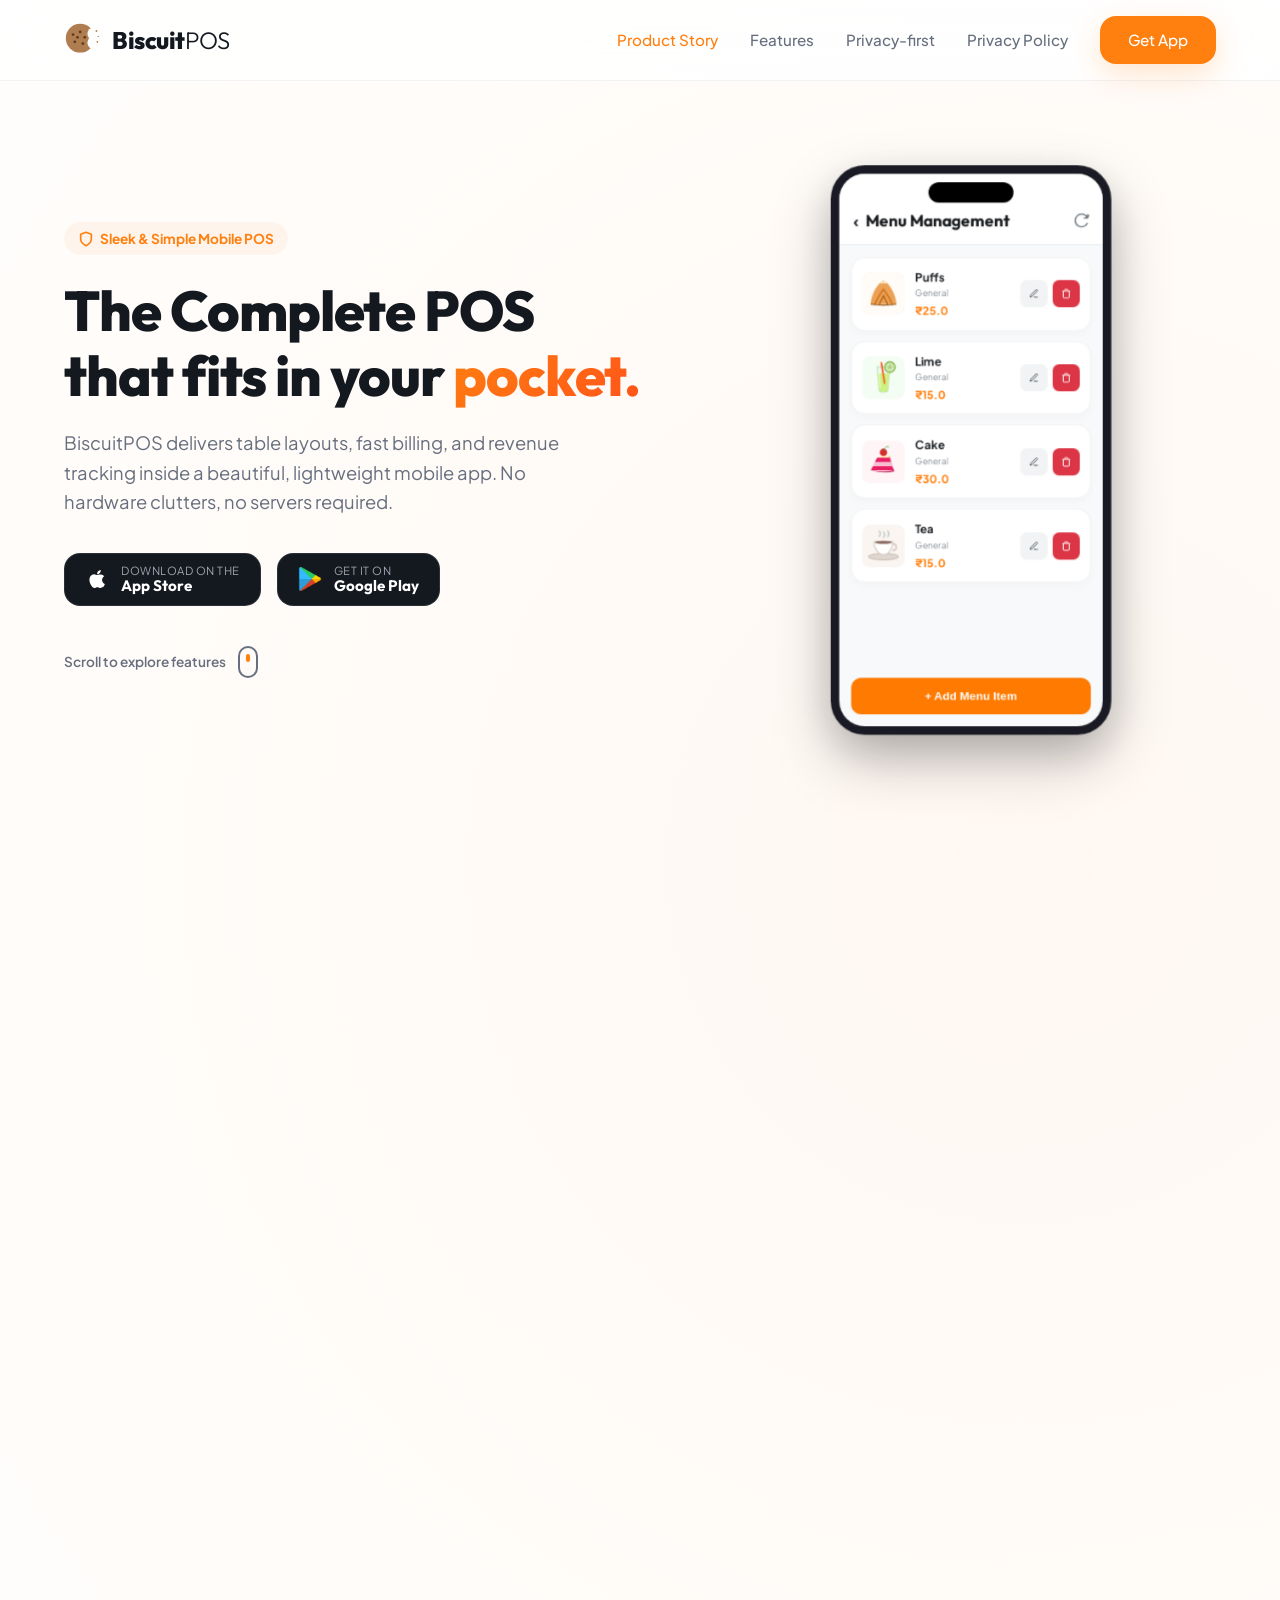
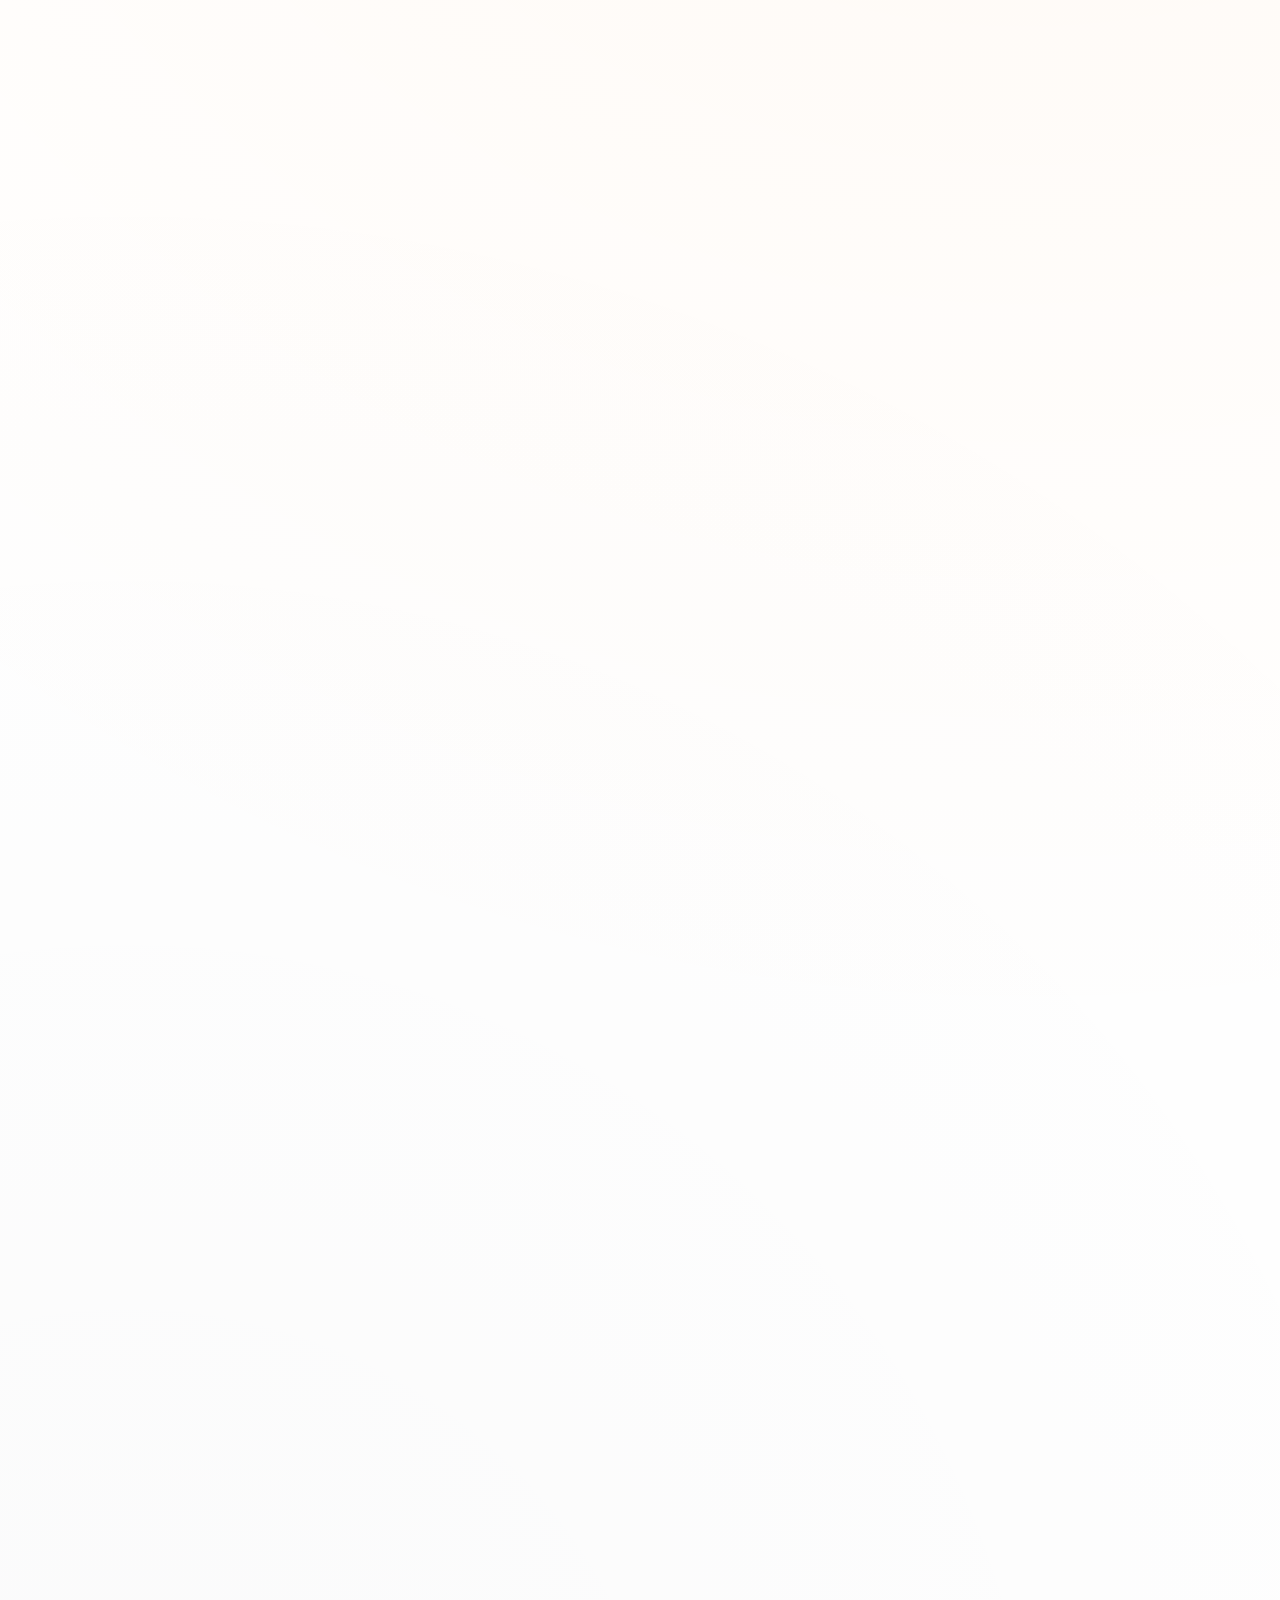
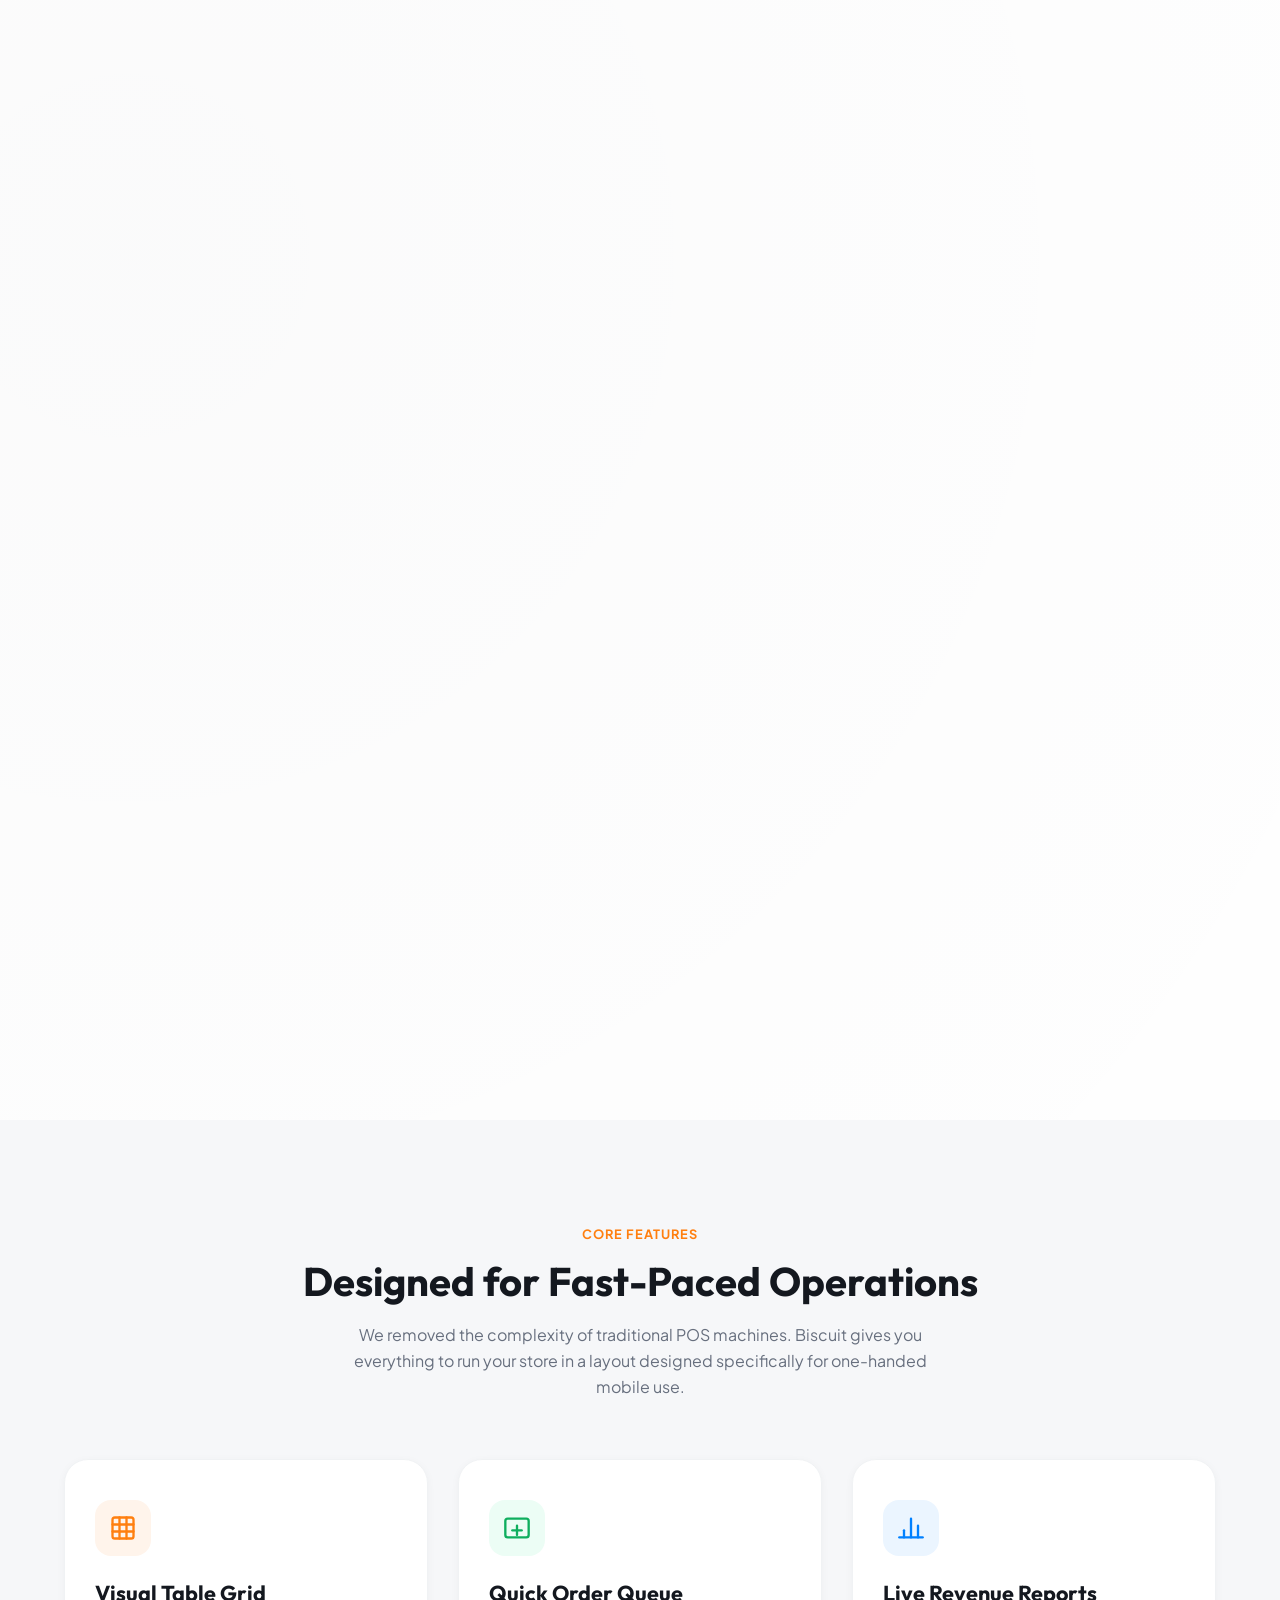
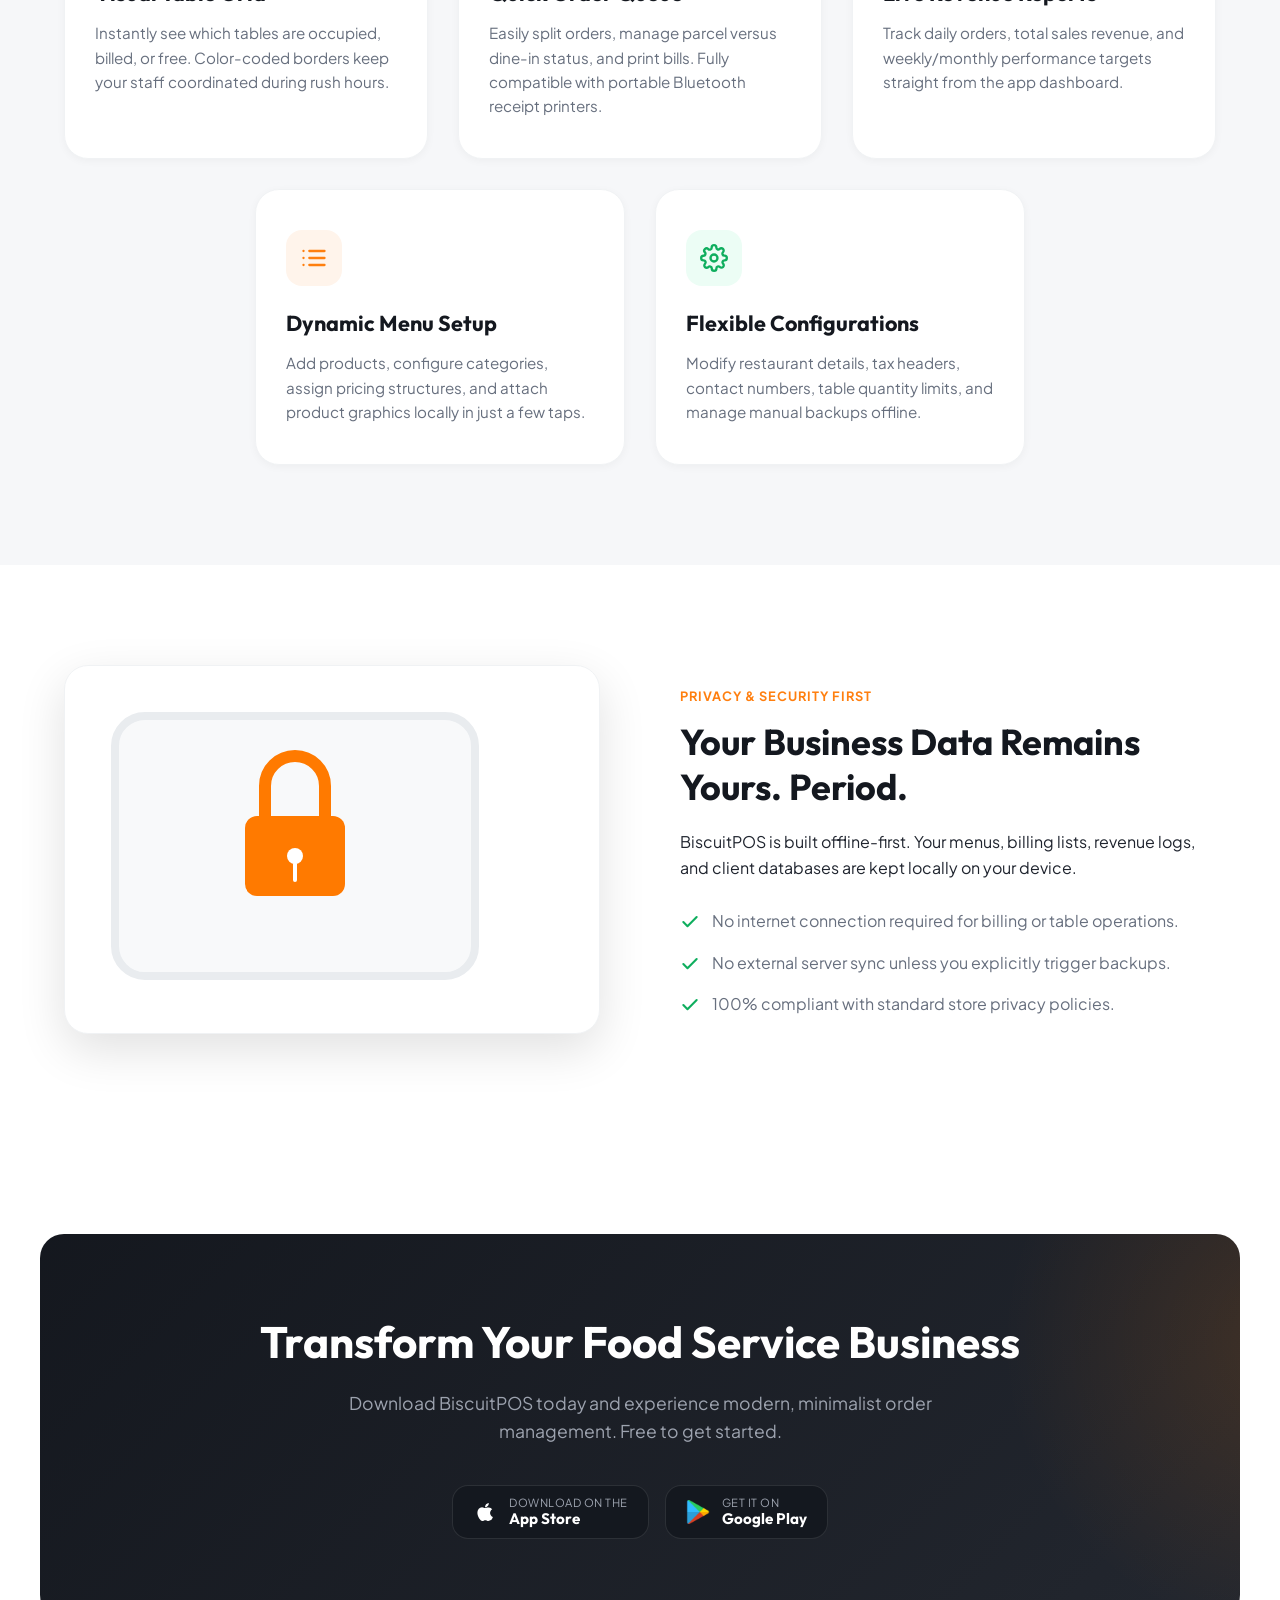
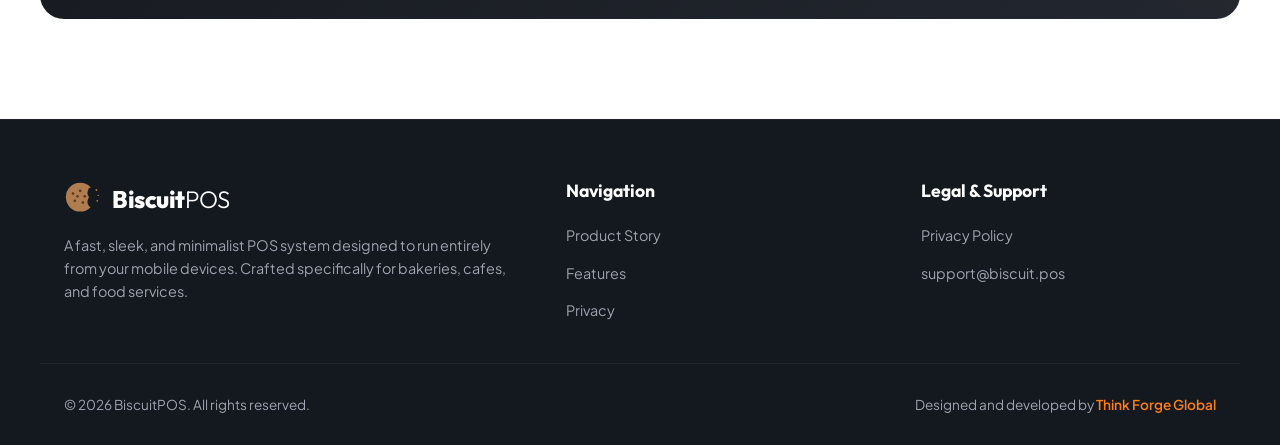
==== index.html @ 8887990f "Initial commit of BiscuitPOS marketing website and privacy policy" ====
<!DOCTYPE html>
<html lang="en">
<head>
  <meta charset="UTF-8">
  <meta name="viewport" content="width=device-width, initial-scale=1.0">
  <title>BiscuitPOS - Minimal Mobile POS for Bakeries & Restaurants</title>
  <meta name="description" content="Supercharge your bakery, cafe, or restaurant business with BiscuitPOS. Easily manage tables, generate bills, view reports, and handle operations right from your phone.">
  <link rel="icon" type="image/svg+xml" href="data:image/svg+xml,%3Csvg xmlns='http://www.w3.org/2000/svg' viewBox='0 0 40 40'%3E%3Cmask id='m'%3E%3Crect width='40' height='40' fill='white'/%3E%3Ccircle cx='33' cy='13' r='7' fill='black'/%3E%3Ccircle cx='33' cy='23' r='7' fill='black'/%3E%3Ccircle cx='35' cy='18' r='6' fill='black'/%3E%3C/mask%3E%3Ccircle cx='18' cy='18' r='16' fill='%23B07D50' mask='url(%23m)'/%3E%3Ccircle cx='10' cy='14' r='1.5' fill='%235D3A1B'/%3E%3Ccircle cx='12' cy='22' r='1.5' fill='%235D3A1B'/%3E%3Ccircle cx='18' cy='11' r='1.5' fill='%235D3A1B'/%3E%3Ccircle cx='21' cy='24' r='1.5' fill='%235D3A1B'/%3E%3Ccircle cx='23' cy='17' r='1.5' fill='%235D3A1B'/%3E%3Ccircle cx='15' cy='17' r='1.5' fill='%235D3A1B'/%3E%3Ccircle cx='36' cy='10' r='1' fill='%23B07D50'/%3E%3Ccircle cx='37' cy='22' r='1' fill='%23B07D50'/%3E%3Ccircle cx='38' cy='16' r='0.75' fill='%23B07D50'/%3E%3C/svg%3E">
  <link rel="stylesheet" href="styles.css">
</head>
<body>

  <!-- Navigation -->
  <header>
    <div class="container nav-container">
      <a href="#" class="logo">
        <svg class="logo-svg" width="36" height="36" viewBox="0 0 40 40" fill="none" xmlns="http://www.w3.org/2000/svg">
          <mask id="bite-mask-header">
            <rect width="40" height="40" fill="white"/>
            <circle cx="33" cy="13" r="7" fill="black"/>
            <circle cx="33" cy="23" r="7" fill="black"/>
            <circle cx="35" cy="18" r="6" fill="black"/>
          </mask>
          <circle cx="18" cy="18" r="16" fill="#B07D50" mask="url(#bite-mask-header)"/>
          <circle cx="10" cy="14" r="1.5" fill="#5D3A1B"/>
          <circle cx="12" cy="22" r="1.5" fill="#5D3A1B"/>
          <circle cx="18" cy="11" r="1.5" fill="#5D3A1B"/>
          <circle cx="21" cy="24" r="1.5" fill="#5D3A1B"/>
          <circle cx="23" cy="17" r="1.5" fill="#5D3A1B"/>
          <circle cx="15" cy="17" r="1.5" fill="#5D3A1B"/>
          <circle cx="36" cy="10" r="1" fill="#B07D50"/>
          <circle cx="37" cy="22" r="1" fill="#B07D50"/>
          <circle cx="38" cy="16" r="0.75" fill="#B07D50"/>
        </svg>
        <span class="logo-text">Biscuit<span class="logo-pos">POS</span></span>
      </a>
      <ul class="nav-links">
        <li><a href="#scroll-story" class="active">Product Story</a></li>
        <li><a href="#features">Features</a></li>
        <li><a href="#security">Privacy-first</a></li>
        <li><a href="privacy.html">Privacy Policy</a></li>
        <li><a href="#download" class="btn btn-primary btn-sm">Get App</a></li>
      </ul>
      <button class="mobile-menu-btn" aria-label="Toggle Menu">
        <span></span>
        <span></span>
        <span></span>
      </button>
    </div>
  </header>

  <!-- Apple-Style Sticky Scroll Story Container -->
  <section class="scroll-story-container" id="scroll-story">
    <div class="sticky-viewport">
      
      <!-- Hero Section inside Sticky -->
      <div class="hero-sticky-grid">
        <div class="hero-text-content">
          <div class="hero-badge">
            <svg width="16" height="16" viewBox="0 0 24 24" fill="none" stroke="currentColor" stroke-width="2.5" stroke-linecap="round" stroke-linejoin="round"><path d="M12 22s8-4 8-10V5l-8-3-8 3v7c0 6 8 10 8 10z"/></svg>
            Sleek & Simple Mobile POS
          </div>
          <h1 class="hero-title">The Complete POS<br>that fits in your <span>pocket.</span></h1>
          <p class="hero-desc">BiscuitPOS delivers table layouts, fast billing, and revenue tracking inside a beautiful, lightweight mobile app. No hardware clutters, no servers required.</p>
          
          <div class="badge-row">
            <a href="#" class="download-badge">
              <svg viewBox="0 0 24 24">
                <path d="M17.05 20.28c-.98.95-2.05.88-3.08.4-1.09-.5-2.08-.48-3.24 0-1.44.62-2.2.44-3.06-.4C2.79 15.25 3.51 7.59 9.05 7.31c1.35.07 2.29.74 3.08.75.8.01 1.98-.77 3.56-.63 1.6.14 2.81.79 3.53 1.89-3.28 2-2.5 6.47.67 7.79-.67 1.7-1.46 3.4-2.84 3.17zM12.03 7.25c-.15-2.23 1.66-4.07 3.74-4.25.22 2.5-2.11 4.42-3.74 4.25z"/>
              </svg>
              <div class="badge-text">
                <span>Download on the</span>
                <span>App Store</span>
              </div>
            </a>
            <a href="#" class="download-badge">
              <img src="google-play-icon.png" alt="Google Play">
              <div class="badge-text">
                <span>Get it on</span>
                <span>Google Play</span>
              </div>
            </a>
          </div>

          <div class="scroll-indicator-hint">
            <span>Scroll to explore features</span>
            <div class="mouse-icon"><div class="wheel"></div></div>
          </div>
        </div>

        <!-- Centering/Animating Simulator Wrapper -->
        <div class="simulator-wrapper">
          <div class="device-frame">
            <div class="device-notch"></div>
            
            <!-- Screen 1: Home -->
            <div class="app-screen" id="screen-home">
              <div class="app-header">
                <div class="app-title-row">
                  <h3>Restaurant POS</h3>
                  <div class="privacy-toggle">
                    <span>Privacy ON</span>
                    <div class="app-switch active"></div>
                  </div>
                </div>
                <p>Manage your restaurant operations</p>
              </div>
              
              <div class="app-content">
                <div class="app-banner" id="banner-new-bill">
                  <svg viewBox="0 0 24 24" stroke-width="2" stroke-linecap="round" stroke-linejoin="round"><path d="M14 2H6a2 2 0 0 0-2 2v16a2 2 0 0 0 2 2h12a2 2 0 0 0 2-2V8z"></path><polyline points="14 2 14 8 20 8"></polyline><line x1="16" y1="13" x2="8" y2="13"></line><line x1="16" y1="17" x2="8" y2="17"></line><polyline points="10 9 9 9 8 9"></polyline></svg>
                  <span>New Bill</span>
                </div>
                
                <div class="app-banner green" id="banner-menu-management">
                  <svg viewBox="0 0 24 24" stroke-width="2" stroke-linecap="round" stroke-linejoin="round"><line x1="3" y1="12" x2="21" y2="12"></line><line x1="3" y1="6" x2="21" y2="6"></line><line x1="3" y1="18" x2="21" y2="18"></line></svg>
                  <span>Menu Management</span>
                </div>
                
                <div class="app-stats-grid">
                  <div class="app-stat-card">
                    <div class="app-stat-label">Today's Orders</div>
                    <div class="app-stat-value">12</div>
                  </div>
                  <div class="app-stat-card">
                    <div class="app-stat-label">Total Revenue</div>
                    <div class="app-stat-value">₹4,190.00</div>
                  </div>
                  <div class="app-stat-card">
                    <div class="app-stat-label">Weekly Sales</div>
                    <div class="app-stat-value">₹24,500.00</div>
                  </div>
                  <div class="app-stat-card">
                    <div class="app-stat-label">Monthly Sales</div>
                    <div class="app-stat-value">₹98,400.00</div>
                  </div>
                </div>
              </div>
              
              <div class="app-nav">
                <div class="app-nav-item active" data-screen="home">
                  <svg viewBox="0 0 24 24" stroke-width="2" stroke-linecap="round" stroke-linejoin="round"><path d="M3 9l9-7 9 7v11a2 2 0 0 1-2 2H5a2 2 0 0 1-2-2z"></path><polyline points="9 22 9 12 15 12 15 22"></polyline></svg>
                  <span>Home</span>
                </div>
                <div class="app-nav-item" data-screen="bills">
                  <svg viewBox="0 0 24 24" stroke-width="2" stroke-linecap="round" stroke-linejoin="round"><rect x="4" y="2" width="16" height="20" rx="2" ry="2"></rect><line x1="9" y1="22" x2="9" y2="16"></line><line x1="15" y1="22" x2="15" y2="16"></line><line x1="9" y1="16" x2="15" y2="16"></line></svg>
                  <span>Bills</span>
                </div>
                <div class="app-nav-item" data-screen="orders">
                  <div class="badge">1</div>
                  <svg viewBox="0 0 24 24" stroke-width="2" stroke-linecap="round" stroke-linejoin="round"><path d="M14 2H6a2 2 0 0 0-2 2v16a2 2 0 0 0 2 2h12a2 2 0 0 0 2-2V8z"></path><polyline points="14 2 14 8 20 8"></polyline><line x1="16" y1="13" x2="8" y2="13"></line><line x1="16" y1="17" x2="8" y2="17"></line><polyline points="10 9 9 9 8 9"></polyline></svg>
                  <span>Orders</span>
                </div>
                <div class="app-nav-item">
                  <svg viewBox="0 0 24 24" stroke-width="2" stroke-linecap="round" stroke-linejoin="round"><line x1="18" y1="20" x2="18" y2="10"></line><line x1="12" y1="20" x2="12" y2="4"></line><line x1="6" y1="20" x2="6" y2="14"></line></svg>
                  <span>Reports</span>
                </div>
                <div class="app-nav-item" data-screen="settings">
                  <svg viewBox="0 0 24 24" fill="none" stroke="currentColor" stroke-width="2" stroke-linecap="round" stroke-linejoin="round"><circle cx="12" cy="12" r="3"></circle><path d="M19.4 15a1.65 1.65 0 0 0 .33 1.82l.06.06a2 2 0 1 1-2.83 2.83l-.06-.06a1.65 1.65 0 0 0-1.82-.33 1.65 1.65 0 0 0-1 1.51V21a2 2 0 0 1-4 0v-.09A1.65 1.65 0 0 0 9 19.4a1.65 1.65 0 0 0-1.82.33l-.06.06a2 2 0 1 1-2.83-2.83l.06-.06a1.65 1.65 0 0 0 .33-1.82 1.65 1.65 0 0 0-1.51-1H3a2 2 0 0 1 0-4h.09A1.65 1.65 0 0 0 4.6 9a1.65 1.65 0 0 0-.33-1.82l-.06-.06a2 2 0 1 1 2.83-2.83l.06.06a1.65 1.65 0 0 0 1.82.33H9a1.65 1.65 0 0 0 1-1.51V3a2 2 0 0 1 4 0v.09a1.65 1.65 0 0 0 1 1.51 1.65 1.65 0 0 0 1.82-.33l.06-.06a2 2 0 1 1 2.83 2.83l-.06.06a1.65 1.65 0 0 0-.33 1.82V9a1.65 1.65 0 0 0 1.51 1H21a2 2 0 0 1 0 4h-.09a1.65 1.65 0 0 0-1.51 1z"></path></svg>
                  <span>More</span>
                </div>
              </div>
            </div>

            <!-- Screen 2: Bills -->
            <div class="app-screen" id="screen-bills" style="display: none;">
              <div class="app-header">
                <div class="app-title-row">
                  <h3>Bill & Tables</h3>
                  <svg width="18" height="18" viewBox="0 0 24 24" fill="none" stroke="#6c757d" stroke-width="2"><path d="M21.5 2v6h-6M21.34 15.57a10 10 0 1 1-.57-8.38l5.67-5.67"/></svg>
                </div>
              </div>
              
              <div class="app-content">
                <div class="app-tab-bar">
                  <div class="app-tab active">Dine-in</div>
                  <div class="app-tab">Parcel</div>
                </div>
                
                <p style="font-size: 0.8rem; font-weight: 700; color: #495057; margin-bottom: 4px;">Select a table</p>
                
                <div class="table-grid">
                  <div class="table-card">
                    <div class="table-name">Table 1</div>
                    <span class="table-status" style="color: #34a853;">Free</span>
                    <div class="table-action">Tap to start order</div>
                  </div>
                  <div class="table-card billed">
                    <div class="table-name">Table 2</div>
                    <span class="table-status" style="color: #007bff;">Billed</span>
                    <div class="table-bill-info">
                      <span class="table-amount">₹15.00</span>
                      <span class="table-items">1 items</span>
                    </div>
                    <button class="table-pay-btn">Pay Now</button>
                  </div>
                  <div class="table-card">
                    <div class="table-name">Table 3</div>
                    <span class="table-status" style="color: #34a853;">Free</span>
                    <div class="table-action">Tap to start order</div>
                  </div>
                  <div class="table-card">
                    <div class="table-name">Table 4</div>
                    <span class="table-status" style="color: #34a853;">Free</span>
                    <div class="table-action">Tap to start order</div>
                  </div>
                  <div class="table-card">
                    <div class="table-name">Table 5</div>
                    <span class="table-status" style="color: #34a853;">Free</span>
                    <div class="table-action">Tap to start order</div>
                  </div>
                  <div class="table-card">
                    <div class="table-name">Table 6</div>
                    <span class="table-status" style="color: #34a853;">Free</span>
                    <div class="table-action">Tap to start order</div>
                  </div>
                </div>
              </div>
              
              <div class="app-nav">
                <div class="app-nav-item" data-screen="home">
                  <svg viewBox="0 0 24 24" stroke-width="2" stroke-linecap="round" stroke-linejoin="round"><path d="M3 9l9-7 9 7v11a2 2 0 0 1-2 2H5a2 2 0 0 1-2-2z"></path><polyline points="9 22 9 12 15 12 15 22"></polyline></svg>
                  <span>Home</span>
                </div>
                <div class="app-nav-item active" data-screen="bills">
                  <svg viewBox="0 0 24 24" stroke-width="2" stroke-linecap="round" stroke-linejoin="round"><rect x="4" y="2" width="16" height="20" rx="2" ry="2"></rect><line x1="9" y1="22" x2="9" y2="16"></line><line x1="15" y1="22" x2="15" y2="16"></line><line x1="9" y1="16" x2="15" y2="16"></line></svg>
                  <span>Bills</span>
                </div>
                <div class="app-nav-item" data-screen="orders">
                  <div class="badge">1</div>
                  <svg viewBox="0 0 24 24" stroke-width="2" stroke-linecap="round" stroke-linejoin="round"><path d="M14 2H6a2 2 0 0 0-2 2v16a2 2 0 0 0 2 2h12a2 2 0 0 0 2-2V8z"></path><polyline points="14 2 14 8 20 8"></polyline><line x1="16" y1="13" x2="8" y2="13"></line><line x1="16" y1="17" x2="8" y2="17"></line><polyline points="10 9 9 9 8 9"></polyline></svg>
                  <span>Orders</span>
                </div>
                <div class="app-nav-item">
                  <svg viewBox="0 0 24 24" stroke-width="2" stroke-linecap="round" stroke-linejoin="round"><line x1="18" y1="20" x2="18" y2="10"></line><line x1="12" y1="20" x2="12" y2="4"></line><line x1="6" y1="20" x2="6" y2="14"></line></svg>
                  <span>Reports</span>
                </div>
                <div class="app-nav-item" data-screen="settings">
                  <svg viewBox="0 0 24 24" fill="none" stroke="currentColor" stroke-width="2" stroke-linecap="round" stroke-linejoin="round"><circle cx="12" cy="12" r="3"></circle><path d="M19.4 15a1.65 1.65 0 0 0 .33 1.82l.06.06a2 2 0 1 1-2.83 2.83l-.06-.06a1.65 1.65 0 0 0-1.82-.33 1.65 1.65 0 0 0-1 1.51V21a2 2 0 0 1-4 0v-.09A1.65 1.65 0 0 0 9 19.4a1.65 1.65 0 0 0-1.82.33l-.06.06a2 2 0 1 1-2.83-2.83l.06-.06a1.65 1.65 0 0 0 .33-1.82 1.65 1.65 0 0 0-1.51-1H3a2 2 0 0 1 0-4h.09A1.65 1.65 0 0 0 4.6 9a1.65 1.65 0 0 0-.33-1.82l-.06-.06a2 2 0 1 1 2.83-2.83l.06.06a1.65 1.65 0 0 0 1.82.33H9a1.65 1.65 0 0 0 1-1.51V3a2 2 0 0 1 4 0v.09a1.65 1.65 0 0 0 1 1.51 1.65 1.65 0 0 0 1.82-.33l.06-.06a2 2 0 1 1 2.83 2.83l-.06.06a1.65 1.65 0 0 0-.33 1.82V9a1.65 1.65 0 0 0 1.51 1H21a2 2 0 0 1 0 4h-.09a1.65 1.65 0 0 0-1.51 1z"></path></svg>
                  <span>More</span>
                </div>
              </div>
            </div>

            <!-- Screen 3: Orders -->
            <div class="app-screen" id="screen-orders" style="display: none;">
              <div class="app-header">
                <div class="app-title-row">
                  <h3>Order History</h3>
                </div>
              </div>
              
              <div class="app-content">
                <div class="app-tab-bar">
                  <div class="app-tab active">All</div>
                  <div class="app-tab">Dine-in</div>
                  <div class="app-tab">Parcel</div>
                </div>
                <div class="app-tab-bar app-tab-sub">
                  <div class="app-tab active">Pending (1)</div>
                  <div class="app-tab">Paid</div>
                  <div class="app-tab">All</div>
                </div>
                
                <div class="order-card">
                  <div class="order-header">
                    <span class="order-id">ORD-1778940412</span>
                    <div class="order-meta">
                      <span class="order-table-badge">T2</span>
                      <span class="order-status-badge">Pending</span>
                    </div>
                  </div>
                  <div class="order-time">5/16/2026 7:36:51 PM &nbsp;🔒 Locked</div>
                  <div class="order-items">
                    <span>Tea x1</span>
                    <span>₹15</span>
                  </div>
                  <div class="order-footer">
                    <span class="order-total">Total: ₹15.00</span>
                    <span class="order-paid-status">Paid ₹0.00 / ₹15.00</span>
                  </div>
                  <div class="order-actions">
                    <button class="app-btn-sm print">
                      <svg width="12" height="12" viewBox="0 0 24 24" fill="none" stroke="currentColor" stroke-width="2"><polyline points="6 9 6 2 18 2 18 9"></polyline><path d="M6 18H4a2 2 0 0 1-2-2v-5a2 2 0 0 1 2-2h16a2 2 0 0 1 2 2v5a2 2 0 0 1-2 2h-2"></path><rect x="6" y="14" width="12" height="8"></rect></svg>
                      Print
                    </button>
                    <button class="app-btn-sm pay">Record Payment</button>
                  </div>
                </div>
              </div>
              
              <div class="app-nav">
                <div class="app-nav-item" data-screen="home">
                  <svg viewBox="0 0 24 24" stroke-width="2" stroke-linecap="round" stroke-linejoin="round"><path d="M3 9l9-7 9 7v11a2 2 0 0 1-2 2H5a2 2 0 0 1-2-2z"></path><polyline points="9 22 9 12 15 12 15 22"></polyline></svg>
                  <span>Home</span>
                </div>
                <div class="app-nav-item" data-screen="bills">
                  <svg viewBox="0 0 24 24" stroke-width="2" stroke-linecap="round" stroke-linejoin="round"><rect x="4" y="2" width="16" height="20" rx="2" ry="2"></rect><line x1="9" y1="22" x2="9" y2="16"></line><line x1="15" y1="22" x2="15" y2="16"></line><line x1="9" y1="16" x2="15" y2="16"></line></svg>
                  <span>Bills</span>
                </div>
                <div class="app-nav-item active" data-screen="orders">
                  <div class="badge">1</div>
                  <svg viewBox="0 0 24 24" stroke-width="2" stroke-linecap="round" stroke-linejoin="round"><path d="M14 2H6a2 2 0 0 0-2 2v16a2 2 0 0 0 2 2h12a2 2 0 0 0 2-2V8z"></path><polyline points="14 2 14 8 20 8"></polyline><line x1="16" y1="13" x2="8" y2="13"></line><line x1="16" y1="17" x2="8" y2="17"></line><polyline points="10 9 9 9 8 9"></polyline></svg>
                  <span>Orders</span>
                </div>
                <div class="app-nav-item">
                  <svg viewBox="0 0 24 24" stroke-width="2" stroke-linecap="round" stroke-linejoin="round"><line x1="18" y1="20" x2="18" y2="10"></line><line x1="12" y1="20" x2="12" y2="4"></line><line x1="6" y1="20" x2="6" y2="14"></line></svg>
                  <span>Reports</span>
                </div>
                <div class="app-nav-item" data-screen="settings">
                  <svg viewBox="0 0 24 24" fill="none" stroke="currentColor" stroke-width="2" stroke-linecap="round" stroke-linejoin="round"><circle cx="12" cy="12" r="3"></circle><path d="M19.4 15a1.65 1.65 0 0 0 .33 1.82l.06.06a2 2 0 1 1-2.83 2.83l-.06-.06a1.65 1.65 0 0 0-1.82-.33 1.65 1.65 0 0 0-1 1.51V21a2 2 0 0 1-4 0v-.09A1.65 1.65 0 0 0 9 19.4a1.65 1.65 0 0 0-1.82.33l-.06.06a2 2 0 1 1-2.83-2.83l.06-.06a1.65 1.65 0 0 0 .33-1.82 1.65 1.65 0 0 0-1.51-1H3a2 2 0 0 1 0-4h.09A1.65 1.65 0 0 0 4.6 9a1.65 1.65 0 0 0-.33-1.82l-.06-.06a2 2 0 1 1 2.83-2.83l.06.06a1.65 1.65 0 0 0 1.82.33H9a1.65 1.65 0 0 0 1-1.51V3a2 2 0 0 1 4 0v.09a1.65 1.65 0 0 0 1 1.51 1.65 1.65 0 0 0 1.82-.33l.06-.06a2 2 0 1 1 2.83 2.83l-.06.06a1.65 1.65 0 0 0-.33 1.82V9a1.65 1.65 0 0 0 1.51 1H21a2 2 0 0 1 0 4h-.09a1.65 1.65 0 0 0-1.51 1z"></path></svg>
                  <span>More</span>
                </div>
              </div>
            </div>

            <!-- Screen 4: Menu Management -->
            <div class="app-screen" id="screen-menu" style="display: none;">
              <div class="app-header">
                <div class="app-title-row">
                  <div style="display: flex; align-items: center; gap: 8px;">
                    <span class="app-back-arrow" style="cursor: pointer; font-size: 1.2rem; font-weight: bold;">&lsaquo;</span>
                    <h3>Menu Management</h3>
                  </div>
                  <svg width="18" height="18" viewBox="0 0 24 24" fill="none" stroke="#6c757d" stroke-width="2"><path d="M21.5 2v6h-6M21.34 15.57a10 10 0 1 1-.57-8.38l5.67-5.67"/></svg>
                </div>
              </div>
              
              <div class="app-content">
                <div class="app-menu-list">
                  <div class="app-menu-item">
                    <div class="app-menu-img">
                      <svg viewBox="0 0 40 40">
                        <rect width="40" height="40" fill="#FFFBF6" rx="8"/>
                        <path d="M 8 30 C 8 22, 14 10, 20 8 C 26 10, 32 22, 32 30 Z" fill="#ECA154"/>
                        <path d="M 12 30 C 14 24, 20 16, 20 16 C 20 16, 26 24, 28 30" stroke="#CD7622" stroke-width="1.5" fill="none" stroke-linecap="round"/>
                        <path d="M 16 30 C 18 26, 20 22, 20 22 C 20 22, 22 26, 24 30" stroke="#A7570D" stroke-width="1" fill="none" stroke-linecap="round"/>
                        <path d="M 18 10 C 20 9, 21 9, 22 10" stroke="#FFF0D0" stroke-width="1.5" stroke-linecap="round" fill="none"/>
                        <path d="M 8 30 C 15 31, 25 31, 32 30" stroke="#8A4807" stroke-width="1" fill="none"/>
                      </svg>
                    </div>
                    <div class="app-menu-info">
                      <div class="app-menu-name">Puffs</div>
                      <div class="app-menu-cat">General</div>
                      <div class="app-menu-price">₹25.0</div>
                    </div>
                    <div class="app-menu-actions">
                      <button class="app-action-btn edit">
                        <svg width="12" height="12" viewBox="0 0 24 24" fill="none" stroke="currentColor" stroke-width="2"><path d="M12 20h9"></path><path d="M16.5 3.5a2.121 2.121 0 0 1 3 3L7 19l-4 1 1-4L16.5 3.5z"></path></svg>
                      </button>
                      <button class="app-action-btn delete">
                        <svg width="12" height="12" viewBox="0 0 24 24" fill="none" stroke="currentColor" stroke-width="2"><polyline points="3 6 5 6 21 6"></polyline><path d="M19 6v14a2 2 0 0 1-2 2H7a2 2 0 0 1-2-2V6m3 0V4a2 2 0 0 1 2-2h4a2 2 0 0 1 2 2v2"></path></svg>
                      </button>
                    </div>
                  </div>
                  
                  <div class="app-menu-item">
                    <div class="app-menu-img">
                      <svg viewBox="0 0 40 40">
                        <rect width="40" height="40" fill="#F4FDF4" rx="8"/>
                        <path d="M 14 10 L 16 32 C 16 34, 24 34, 24 32 L 26 10 Z" fill="#E1F7E1" opacity="0.6" stroke="#9AD39A" stroke-width="1"/>
                        <path d="M 14.5 16 L 16 32 C 16 33.5, 24 33.5, 24 32 L 25.5 16 Z" fill="#CCF281"/>
                        <circle cx="26" cy="10" r="5" fill="#8BC34A" stroke="#7CB342" stroke-width="1"/>
                        <circle cx="26" cy="10" r="4.2" fill="#DCEDC8"/>
                        <path d="M 26 10 L 26 6.5 M 26 10 L 26 13.5 M 26 10 L 22.5 10 M 26 10 L 29.5 10 M 26 10 L 23.5 7.5 M 26 10 L 28.5 12.5 M 26 10 L 23.5 12.5 M 26 10 L 28.5 7.5" stroke="#8BC34A" stroke-width="0.5"/>
                        <line x1="18" y1="6" x2="21" y2="25" stroke="#FF5722" stroke-width="1.5" stroke-linecap="round"/>
                        <path d="M 15.5 12 L 17 30" stroke="#FFFFFF" stroke-width="0.75" opacity="0.8"/>
                      </svg>
                    </div>
                    <div class="app-menu-info">
                      <div class="app-menu-name">Lime</div>
                      <div class="app-menu-cat">General</div>
                      <div class="app-menu-price">₹15.0</div>
                    </div>
                    <div class="app-menu-actions">
                      <button class="app-action-btn edit">
                        <svg width="12" height="12" viewBox="0 0 24 24" fill="none" stroke="currentColor" stroke-width="2"><path d="M12 20h9"></path><path d="M16.5 3.5a2.121 2.121 0 0 1 3 3L7 19l-4 1 1-4L16.5 3.5z"></path></svg>
                      </button>
                      <button class="app-action-btn delete">
                        <svg width="12" height="12" viewBox="0 0 24 24" fill="none" stroke="currentColor" stroke-width="2"><polyline points="3 6 5 6 21 6"></polyline><path d="M19 6v14a2 2 0 0 1-2 2H7a2 2 0 0 1-2-2V6m3 0V4a2 2 0 0 1 2-2h4a2 2 0 0 1 2 2v2"></path></svg>
                      </button>
                    </div>
                  </div>

                  <div class="app-menu-item">
                    <div class="app-menu-img">
                      <svg viewBox="0 0 40 40">
                        <rect width="40" height="40" fill="#FFF5F7" rx="8"/>
                        <path d="M 8 28 L 30 28 L 26 14 Z" fill="#F8BBD0"/>
                        <path d="M 8 28 L 30 28 L 28 24 L 10 24 Z" fill="#E91E63"/>
                        <path d="M 10 24 L 28 24 L 27 20 L 12 20 Z" fill="#F8BBD0"/>
                        <path d="M 12 20 L 27 20 L 26 16 L 14 16 Z" fill="#E91E63"/>
                        <path d="M 14 16 L 26 16 L 26 14 Q 20 12 14 16 Z" fill="#FFEB3B" opacity="0.3"/>
                        <path d="M 8 28 Q 20 30 30 28 L 30 29 Q 20 31 8 28 Z" fill="#C2185B"/>
                        <circle cx="20" cy="11" r="3.5" fill="#D32F2F"/>
                        <path d="M 20 9 Q 23 4 25 6" stroke="#4CAF50" stroke-width="0.75" fill="none" stroke-linecap="round"/>
                      </svg>
                    </div>
                    <div class="app-menu-info">
                      <div class="app-menu-name">Cake</div>
                      <div class="app-menu-cat">General</div>
                      <div class="app-menu-price">₹30.0</div>
                    </div>
                    <div class="app-menu-actions">
                      <button class="app-action-btn edit">
                        <svg width="12" height="12" viewBox="0 0 24 24" fill="none" stroke="currentColor" stroke-width="2"><path d="M12 20h9"></path><path d="M16.5 3.5a2.121 2.121 0 0 1 3 3L7 19l-4 1 1-4L16.5 3.5z"></path></svg>
                      </button>
                      <button class="app-action-btn delete">
                        <svg width="12" height="12" viewBox="0 0 24 24" fill="none" stroke="currentColor" stroke-width="2"><polyline points="3 6 5 6 21 6"></polyline><path d="M19 6v14a2 2 0 0 1-2 2H7a2 2 0 0 1-2-2V6m3 0V4a2 2 0 0 1 2-2h4a2 2 0 0 1 2 2v2"></path></svg>
                      </button>
                    </div>
                  </div>

                  <div class="app-menu-item">
                    <div class="app-menu-img">
                      <svg viewBox="0 0 40 40">
                        <rect width="40" height="40" fill="#FAF5F0" rx="8"/>
                        <ellipse cx="20" cy="30" rx="14" ry="3" fill="#E0D7D0" stroke="#CBBFB7" stroke-width="1"/>
                        <path d="M 11 16 L 29 16 C 29 16, 28 28, 20 28 C 12 28, 11 16, 11 16 Z" fill="#FFFFFF" stroke="#D7CCC8" stroke-width="1"/>
                        <path d="M 29 18 C 33 18, 33 24, 29 24" stroke="#D7CCC8" stroke-width="1.5" fill="none" stroke-linecap="round"/>
                        <ellipse cx="20" cy="16.5" rx="8" ry="1.5" fill="#8D6E63"/>
                        <path d="M 16 11 Q 18 8 16 6" stroke="#B0BEC5" stroke-width="1" fill="none" stroke-linecap="round"/>
                        <path d="M 20 12 Q 22 9 20 7" stroke="#B0BEC5" stroke-width="1" fill="none" stroke-linecap="round"/>
                        <path d="M 24 11 Q 26 8 24 6" stroke="#B0BEC5" stroke-width="1" fill="none" stroke-linecap="round"/>
                      </svg>
                    </div>
                    <div class="app-menu-info">
                      <div class="app-menu-name">Tea</div>
                      <div class="app-menu-cat">General</div>
                      <div class="app-menu-price">₹15.0</div>
                    </div>
                    <div class="app-menu-actions">
                      <button class="app-action-btn edit">
                        <svg width="12" height="12" viewBox="0 0 24 24" fill="none" stroke="currentColor" stroke-width="2"><path d="M12 20h9"></path><path d="M16.5 3.5a2.121 2.121 0 0 1 3 3L7 19l-4 1 1-4L16.5 3.5z"></path></svg>
                      </button>
                      <button class="app-action-btn delete">
                        <svg width="12" height="12" viewBox="0 0 24 24" fill="none" stroke="currentColor" stroke-width="2"><polyline points="3 6 5 6 21 6"></polyline><path d="M19 6v14a2 2 0 0 1-2 2H7a2 2 0 0 1-2-2V6m3 0V4a2 2 0 0 1 2-2h4a2 2 0 0 1 2 2v2"></path></svg>
                      </button>
                    </div>
                  </div>
                </div>
                
                <button class="app-btn-large">+ Add Menu Item</button>
              </div>
            </div>

            <!-- Screen 5: Settings -->
            <div class="app-screen" id="screen-settings" style="display: none;">
              <div class="app-header">
                <div class="app-title-row">
                  <h3>Settings</h3>
                  <svg width="18" height="18" viewBox="0 0 24 24" fill="none" stroke="#6c757d" stroke-width="2"><path d="M21.5 2v6h-6M21.34 15.57a10 10 0 1 1-.57-8.38l5.67-5.67"/></svg>
                </div>
              </div>
              
              <div class="app-content" style="padding: 10px;">
                <div class="app-settings-card">
                  <div class="app-settings-header">
                    <svg viewBox="0 0 24 24" fill="none" stroke="currentColor" stroke-width="2" stroke-linecap="round" stroke-linejoin="round"><path d="M3 9l9-7 9 7v11a2 2 0 0 1-2 2H5a2 2 0 0 1-2-2z"></path></svg>
                    Restaurant Information
                  </div>
                  
                  <div class="app-form-group">
                    <label>Restaurant Name</label>
                    <input type="text" class="app-input" value="Tea Point POS">
                  </div>
                  
                  <div class="app-form-group">
                    <label>Address</label>
                    <input type="text" class="app-input" value="12 b">
                  </div>

                  <div class="app-form-group">
                    <label>Phone</label>
                    <input type="text" class="app-input" value="+91 98765 43210">
                  </div>

                  <div class="app-form-group">
                    <label>Email</label>
                    <input type="text" class="app-input" value="store@teapointpos.com">
                  </div>

                  <div class="app-form-group">
                    <label># FSSAI Number (Optional)</label>
                    <input type="text" class="app-input" placeholder="Enter FSSAI license number">
                  </div>
                  
                  <button class="app-btn-large" style="margin-top: 8px; width: 100%;">Save</button>
                </div>
                
                <div class="app-settings-card" style="padding: 12px 16px;">
                  <div class="app-settings-header" style="margin-bottom: 6px;">
                    <svg viewBox="0 0 24 24" fill="none" stroke="currentColor" stroke-width="2" stroke-linecap="round" stroke-linejoin="round"><rect x="4" y="2" width="16" height="20" rx="2" ry="2"></rect><line x1="9" y1="18" x2="15" y2="18"></line></svg>
                    Table Management
                  </div>
                  <p style="font-size: 0.65rem; color: #868e96; line-height: 1.4;">Set 0 to disable Dine-in. Maximum 10 tables.</p>
                </div>

                <div class="app-btn-logout">Logout</div>
              </div>
              
              <div class="app-nav">
                <div class="app-nav-item" data-screen="home">
                  <svg viewBox="0 0 24 24" stroke-width="2" stroke-linecap="round" stroke-linejoin="round"><path d="M3 9l9-7 9 7v11a2 2 0 0 1-2 2H5a2 2 0 0 1-2-2z"></path><polyline points="9 22 9 12 15 12 15 22"></polyline></svg>
                  <span>Home</span>
                </div>
                <div class="app-nav-item" data-screen="bills">
                  <svg viewBox="0 0 24 24" stroke-width="2" stroke-linecap="round" stroke-linejoin="round"><rect x="4" y="2" width="16" height="20" rx="2" ry="2"></rect><line x1="9" y1="22" x2="9" y2="16"></line><line x1="15" y1="22" x2="15" y2="16"></line><line x1="9" y1="16" x2="15" y2="16"></line></svg>
                  <span>Bills</span>
                </div>
                <div class="app-nav-item" data-screen="orders">
                  <div class="badge">1</div>
                  <svg viewBox="0 0 24 24" stroke-width="2" stroke-linecap="round" stroke-linejoin="round"><path d="M14 2H6a2 2 0 0 0-2 2v16a2 2 0 0 0 2 2h12a2 2 0 0 0 2-2V8z"></path><polyline points="14 2 14 8 20 8"></polyline><line x1="16" y1="13" x2="8" y2="13"></line><line x1="16" y1="17" x2="8" y2="17"></line><polyline points="10 9 9 9 8 9"></polyline></svg>
                  <span>Orders</span>
                </div>
                <div class="app-nav-item">
                  <svg viewBox="0 0 24 24" stroke-width="2" stroke-linecap="round" stroke-linejoin="round"><line x1="18" y1="20" x2="18" y2="10"></line><line x1="12" y1="20" x2="12" y2="4"></line><line x1="6" y1="20" x2="6" y2="14"></line></svg>
                  <span>Reports</span>
                </div>
                <div class="app-nav-item active" data-screen="settings">
                  <svg viewBox="0 0 24 24" fill="none" stroke="currentColor" stroke-width="2" stroke-linecap="round" stroke-linejoin="round"><circle cx="12" cy="12" r="3"></circle><path d="M19.4 15a1.65 1.65 0 0 0 .33 1.82l.06.06a2 2 0 1 1-2.83 2.83l-.06-.06a1.65 1.65 0 0 0-1.82-.33 1.65 1.65 0 0 0-1 1.51V21a2 2 0 0 1-4 0v-.09A1.65 1.65 0 0 0 9 19.4a1.65 1.65 0 0 0-1.82.33l-.06.06a2 2 0 1 1-2.83-2.83l.06-.06a1.65 1.65 0 0 0 .33-1.82 1.65 1.65 0 0 0-1.51-1H3a2 2 0 0 1 0-4h.09A1.65 1.65 0 0 0 4.6 9a1.65 1.65 0 0 0-.33-1.82l-.06-.06a2 2 0 1 1 2.83-2.83l.06.06a1.65 1.65 0 0 0 1.82.33H9a1.65 1.65 0 0 0 1-1.51V3a2 2 0 0 1 4 0v.09a1.65 1.65 0 0 0 1 1.51 1.65 1.65 0 0 0 1.82-.33l.06-.06a2 2 0 1 1 2.83 2.83l-.06.06a1.65 1.65 0 0 0-.33 1.82V9a1.65 1.65 0 0 0 1.51 1H21a2 2 0 0 1 0 4h-.09a1.65 1.65 0 0 0-1.51 1z"></path></svg>
                  <span>More</span>
                </div>
              </div>
            </div>

          </div>

          <!-- Dynamic Callouts centered around phone during scroll -->
          <div class="scroll-callouts-container">
            <div class="scroll-callout" id="callout-home">
              <span class="callout-tag">Operations Dashboard</span>
              <h3>Overview at a Glance</h3>
              <p>Check sales stats, open bills, and launch new orders instantly from a clean home command board.</p>
            </div>
            <div class="scroll-callout" id="callout-bills">
              <span class="callout-tag">Tables & Billing</span>
              <h3>Visual Table Layout</h3>
              <p>Tap tables to open tickets, split checks, and coordinate seating layouts with zero delays.</p>
            </div>
            <div class="scroll-callout" id="callout-orders">
              <span class="callout-tag">Order Tracking</span>
              <h3>Real-Time Order Queue</h3>
              <p>Track order entries, log custom payment methods, and print bills instantly with built-in Bluetooth thermal printer support.</p>
            </div>
            <div class="scroll-callout" id="callout-menu">
              <span class="callout-tag">Item Management</span>
              <h3>Quick Menu Setup</h3>
              <p>Edit prices, adjust category tagging, and organize food item catalogs dynamically in the palm of your hand.</p>
            </div>
            <div class="scroll-callout" id="callout-settings">
              <span class="callout-tag">Store Configurations</span>
              <h3>Flexible Local Settings</h3>
              <p>Adjust tax headers, set phone contacts, manage table ranges, and handle configurations offline.</p>
            </div>
          </div>
        </div>

      </div>

    </div>
  </section>

  <!-- Features Grid -->
  <section class="section features" id="features">
    <div class="container">
      <div class="text-center">
        <span class="section-tag">Core Features</span>
        <h2 class="section-title">Designed for Fast-Paced Operations</h2>
        <p class="section-desc">We removed the complexity of traditional POS machines. Biscuit gives you everything to run your store in a layout designed specifically for one-handed mobile use.</p>
      </div>

      <div class="features-grid">
        <div class="feature-card">
          <div class="feature-icon-wrapper">
            <svg viewBox="0 0 24 24" fill="none" stroke="currentColor" stroke-width="2" stroke-linecap="round" stroke-linejoin="round"><rect x="3" y="3" width="18" height="18" rx="2" ry="2"></rect><line x1="9" y1="3" x2="9" y2="21"></line><line x1="15" y1="3" x2="15" y2="21"></line><line x1="3" y1="9" x2="21" y2="9"></line><line x1="3" y1="15" x2="21" y2="15"></line></svg>
          </div>
          <h3>Visual Table Grid</h3>
          <p>Instantly see which tables are occupied, billed, or free. Color-coded borders keep your staff coordinated during rush hours.</p>
        </div>

        <div class="feature-card success">
          <div class="feature-icon-wrapper">
            <svg viewBox="0 0 24 24" fill="none" stroke="currentColor" stroke-width="2" stroke-linecap="round" stroke-linejoin="round"><rect x="2" y="4" width="20" height="16" rx="2"></rect><line x1="12" y1="10" x2="12" y2="18"></line><line x1="8" y1="14" x2="16" y2="14"></line></svg>
          </div>
          <h3>Quick Order Queue</h3>
          <p>Easily split orders, manage parcel versus dine-in status, and print bills. Fully compatible with portable Bluetooth receipt printers.</p>
        </div>

        <div class="feature-card info">
          <div class="feature-icon-wrapper">
            <svg viewBox="0 0 24 24" fill="none" stroke="currentColor" stroke-width="2" stroke-linecap="round" stroke-linejoin="round"><line x1="18" y1="20" x2="18" y2="10"></line><line x1="12" y1="20" x2="12" y2="4"></line><line x1="6" y1="20" x2="6" y2="14"></line><line x1="2" y1="20" x2="22" y2="20"></line></svg>
          </div>
          <h3>Live Revenue Reports</h3>
          <p>Track daily orders, total sales revenue, and weekly/monthly performance targets straight from the app dashboard.</p>
        </div>

        <div class="feature-card">
          <div class="feature-icon-wrapper" style="background-color: var(--primary-light); color: var(--primary);">
            <svg viewBox="0 0 24 24" fill="none" stroke="currentColor" stroke-width="2" stroke-linecap="round" stroke-linejoin="round"><line x1="8" y1="6" x2="21" y2="6"></line><line x1="8" y1="12" x2="21" y2="12"></line><line x1="8" y1="18" x2="21" y2="18"></line><line x1="3" y1="6" x2="3.01" y2="6"></line><line x1="3" y1="12" x2="3.01" y2="12"></line><line x1="3" y1="18" x2="3.01" y2="18"></line></svg>
          </div>
          <h3>Dynamic Menu Setup</h3>
          <p>Add products, configure categories, assign pricing structures, and attach product graphics locally in just a few taps.</p>
        </div>

        <div class="feature-card success">
          <div class="feature-icon-wrapper">
            <svg viewBox="0 0 24 24" fill="none" stroke="currentColor" stroke-width="2" stroke-linecap="round" stroke-linejoin="round"><circle cx="12" cy="12" r="3"></circle><path d="M19.4 15a1.65 1.65 0 0 0 .33 1.82l.06.06a2 2 0 1 1-2.83 2.83l-.06-.06a1.65 1.65 0 0 0-1.82-.33 1.65 1.65 0 0 0-1 1.51V21a2 2 0 0 1-4 0v-.09A1.65 1.65 0 0 0 9 19.4a1.65 1.65 0 0 0-1.82.33l-.06.06a2 2 0 1 1-2.83-2.83l.06-.06a1.65 1.65 0 0 0 .33-1.82 1.65 1.65 0 0 0-1.51-1H3a2 2 0 0 1 0-4h.09A1.65 1.65 0 0 0 4.6 9a1.65 1.65 0 0 0-.33-1.82l-.06-.06a2 2 0 1 1 2.83-2.83l.06.06a1.65 1.65 0 0 0 1.82.33H9a1.65 1.65 0 0 0 1-1.51V3a2 2 0 0 1 4 0v.09a1.65 1.65 0 0 0 1 1.51 1.65 1.65 0 0 0 1.82-.33l.06-.06a2 2 0 1 1 2.83 2.83l-.06.06a1.65 1.65 0 0 0-.33 1.82V9a1.65 1.65 0 0 0 1.51 1H21a2 2 0 0 1 0 4h-.09a1.65 1.65 0 0 0-1.51 1z"></path></svg>
          </div>
          <h3>Flexible Configurations</h3>
          <p>Modify restaurant details, tax headers, contact numbers, table quantity limits, and manage manual backups offline.</p>
        </div>
      </div>
    </div>
  </section>

  <!-- Security & Privacy Banner -->
  <section class="section info-banner" id="security">
    <div class="container info-grid">
      <div class="info-img">
        <div class="info-img-card">
          <svg viewBox="0 0 200 150" xmlns="http://www.w3.org/2000/svg">
            <rect x="10" y="10" width="180" height="130" rx="15" fill="#f8f9fa" stroke="#e9ecef" stroke-width="4"/>
            <rect x="75" y="60" width="50" height="40" rx="6" fill="#ff7a00" />
            <path d="M85 60V45a15 15 0 0 1 30 0v15" stroke="#ff7a00" stroke-width="6" fill="none"/>
            <circle cx="100" cy="80" r="4" fill="#fff" />
            <path d="M100 84v8" stroke="#fff" stroke-width="2" stroke-linecap="round"/>
          </svg>
        </div>
      </div>
      <div class="info-content">
        <span class="section-tag">Privacy & Security First</span>
        <h2>Your Business Data Remains Yours. Period.</h2>
        <p>BiscuitPOS is built offline-first. Your menus, billing lists, revenue logs, and client databases are kept locally on your device.</p>
        <ul class="info-list">
          <li>
            <svg viewBox="0 0 24 24" fill="none" stroke="currentColor" stroke-width="2.5" stroke-linecap="round" stroke-linejoin="round"><polyline points="20 6 9 17 4 12"></polyline></svg>
            <span>No internet connection required for billing or table operations.</span>
          </li>
          <li>
            <svg viewBox="0 0 24 24" fill="none" stroke="currentColor" stroke-width="2.5" stroke-linecap="round" stroke-linejoin="round"><polyline points="20 6 9 17 4 12"></polyline></svg>
            <span>No external server sync unless you explicitly trigger backups.</span>
          </li>
          <li>
            <svg viewBox="0 0 24 24" fill="none" stroke="currentColor" stroke-width="2.5" stroke-linecap="round" stroke-linejoin="round"><polyline points="20 6 9 17 4 12"></polyline></svg>
            <span>100% compliant with standard store privacy policies.</span>
          </li>
        </ul>
      </div>
    </div>
  </section>

  <!-- CTA section -->
  <section class="section container" id="download">
    <div class="download-cta">
      <h2>Transform Your Food Service Business</h2>
      <p>Download BiscuitPOS today and experience modern, minimalist order management. Free to get started.</p>
      
      <div class="badge-row">
        <a href="#" class="download-badge">
          <svg viewBox="0 0 24 24">
            <path d="M17.05 20.28c-.98.95-2.05.88-3.08.4-1.09-.5-2.08-.48-3.24 0-1.44.62-2.2.44-3.06-.4C2.79 15.25 3.51 7.59 9.05 7.31c1.35.07 2.29.74 3.08.75.8.01 1.98-.77 3.56-.63 1.6.14 2.81.79 3.53 1.89-3.28 2-2.5 6.47.67 7.79-.67 1.7-1.46 3.4-2.84 3.17zM12.03 7.25c-.15-2.23 1.66-4.07 3.74-4.25.22 2.5-2.11 4.42-3.74 4.25z"/>
          </svg>
          <div class="badge-text">
            <span>Download on the</span>
            <span>App Store</span>
          </div>
        </a>
        <a href="#" class="download-badge">
          <img src="google-play-icon.png" alt="Google Play">
          <div class="badge-text">
            <span>Get it on</span>
            <span>Google Play</span>
          </div>
        </a>
      </div>
    </div>
  </section>

  <!-- Footer -->
  <footer>
    <div class="container footer-grid">
      <div class="footer-brand">
        <a href="#" class="logo">
          <svg class="logo-svg" width="36" height="36" viewBox="0 0 40 40" fill="none" xmlns="http://www.w3.org/2000/svg">
            <mask id="bite-mask-footer">
              <rect width="40" height="40" fill="white"/>
              <circle cx="33" cy="13" r="7" fill="black"/>
              <circle cx="33" cy="23" r="7" fill="black"/>
              <circle cx="35" cy="18" r="6" fill="black"/>
            </mask>
            <circle cx="18" cy="18" r="16" fill="#B07D50" mask="url(#bite-mask-footer)"/>
            <circle cx="10" cy="14" r="1.5" fill="#5D3A1B"/>
            <circle cx="12" cy="22" r="1.5" fill="#5D3A1B"/>
            <circle cx="18" cy="11" r="1.5" fill="#5D3A1B"/>
            <circle cx="21" cy="24" r="1.5" fill="#5D3A1B"/>
            <circle cx="23" cy="17" r="1.5" fill="#5D3A1B"/>
            <circle cx="15" cy="17" r="1.5" fill="#5D3A1B"/>
            <circle cx="36" cy="10" r="1" fill="#B07D50"/>
            <circle cx="37" cy="22" r="1" fill="#B07D50"/>
            <circle cx="38" cy="16" r="0.75" fill="#B07D50"/>
          </svg>
          <span class="logo-text">Biscuit<span class="logo-pos">POS</span></span>
        </a>
        <p>A fast, sleek, and minimalist POS system designed to run entirely from your mobile devices. Crafted specifically for bakeries, cafes, and food services.</p>
      </div>
      <div class="footer-links-col">
        <h4>Navigation</h4>
        <ul>
          <li><a href="#scroll-story">Product Story</a></li>
          <li><a href="#features">Features</a></li>
          <li><a href="#security">Privacy</a></li>
        </ul>
      </div>
      <div class="footer-links-col">
        <h4>Legal & Support</h4>
        <ul>
          <li><a href="privacy.html">Privacy Policy</a></li>
          <li><a href="mailto:support@biscuit.pos">support@biscuit.pos</a></li>
        </ul>
      </div>
    </div>
    
    <div class="container footer-bottom">
      <p>&copy; 2026 BiscuitPOS. All rights reserved.</p>
      <p>Designed and developed by <a href="https://thinkforgeglobal.com" target="_blank" rel="noopener noreferrer" style="color: var(--primary); font-weight: 600;">Think Forge Global</a></p>
    </div>
  </footer>

  <script src="app.js"></script>
</body>
</html>
---- styles.css ----
@import url('https://fonts.googleapis.com/css2?family=Outfit:wght@300;400;500;600;700;800&family=Plus+Jakarta+Sans:wght@300;400;500;600;700;800&display=swap');

:root {
  --font-primary: 'Plus Jakarta Sans', sans-serif;
  --font-secondary: 'Outfit', sans-serif;

  /* Color Palette */
  --primary: hsl(28, 100%, 53%);
  --primary-rgb: 255, 122, 0;
  --primary-hover: hsl(28, 100%, 47%);
  --primary-light: hsl(28, 100%, 96%);
  
  --success: hsl(150, 84%, 37%);
  --success-light: hsl(150, 84%, 96%);
  
  --info: hsl(210, 100%, 50%);
  --info-light: hsl(210, 100%, 96%);
  
  --danger: hsl(354, 84%, 57%);
  --danger-light: hsl(354, 84%, 96%);
  
  --dark: hsl(220, 20%, 10%);
  --dark-soft: hsl(220, 15%, 16%);
  --light: hsl(220, 20%, 97%);
  --white: #ffffff;
  
  --text-main: hsl(220, 20%, 15%);
  --text-muted: hsl(220, 10%, 45%);
  --text-light: hsl(220, 10%, 65%);
  
  --border: hsl(220, 15%, 90%);
  --border-light: hsl(220, 15%, 95%);
  
  --shadow-sm: 0 2px 8px rgba(0, 0, 0, 0.04);
  --shadow-md: 0 8px 24px rgba(0, 0, 0, 0.08);
  --shadow-lg: 0 16px 48px rgba(0, 0, 0, 0.12);
  --shadow-orange: 0 10px 30px rgba(255, 122, 0, 0.2);

  --radius-sm: 8px;
  --radius-md: 16px;
  --radius-lg: 24px;
  --radius-full: 9999px;

  --transition: all 0.3s cubic-bezier(0.4, 0, 0.2, 1);
  --container-width: 1200px;
}

/* Reset */
*, *::before, *::after {
  box-sizing: border-box;
  margin: 0;
  padding: 0;
}

html {
  scroll-behavior: smooth;
  font-size: 16px;
}

body {
  font-family: var(--font-primary);
  color: var(--text-main);
  background-color: var(--white);
  line-height: 1.6;
  overflow-x: hidden;
  -webkit-font-smoothing: antialiased;
  -moz-osx-font-smoothing: grayscale;
  text-rendering: optimizeLegibility;
}

/* Scrollbar */
::-webkit-scrollbar {
  width: 8px;
}
::-webkit-scrollbar-track {
  background: var(--light);
}
::-webkit-scrollbar-thumb {
  background: hsl(220, 10%, 80%);
  border-radius: var(--radius-full);
}
::-webkit-scrollbar-thumb:hover {
  background: var(--text-muted);
}

/* Typography */
h1, h2, h3, h4, h5, h6 {
  font-family: var(--font-secondary);
  font-weight: 700;
  line-height: 1.25;
  color: var(--dark);
}

a {
  color: inherit;
  text-decoration: none;
  transition: var(--transition);
}

/* Layout Utilities */
.container {
  width: 100%;
  max-width: var(--container-width);
  margin: 0 auto;
  padding: 0 24px;
}

.section {
  padding: 100px 0;
}

@media (max-width: 768px) {
  .section {
    padding: 60px 0;
  }
}

.text-center { text-align: center; }

/* Buttons */
.btn {
  display: inline-flex;
  align-items: center;
  justify-content: center;
  padding: 12px 28px;
  font-family: var(--font-primary);
  font-weight: 600;
  font-size: 0.95rem;
  border-radius: var(--radius-md);
  border: none;
  cursor: pointer;
  transition: var(--transition);
  gap: 8px;
}

.btn-primary {
  background-color: var(--primary);
  color: var(--white);
  box-shadow: var(--shadow-orange);
}

.btn-primary:hover {
  background-color: var(--primary-hover);
  transform: translateY(-2px);
  box-shadow: 0 12px 35px rgba(255, 122, 0, 0.3);
}

.btn-secondary {
  background-color: var(--light);
  color: var(--dark);
  border: 1px solid var(--border);
}

.btn-secondary:hover {
  background-color: var(--border-light);
  transform: translateY(-2px);
}

/* Badges */
.badge-row {
  display: flex;
  gap: 16px;
  flex-wrap: wrap;
}

.download-badge {
  display: inline-flex;
  align-items: center;
  background-color: var(--dark);
  color: var(--white);
  padding: 10px 20px;
  border-radius: var(--radius-md);
  gap: 12px;
  font-family: var(--font-primary);
  border: 1px solid rgba(255, 255, 255, 0.1);
  transition: var(--transition);
}

.download-badge:hover {
  background-color: var(--dark-soft);
  transform: translateY(-2px);
  box-shadow: var(--shadow-md);
}

.download-badge svg,
.download-badge img {
  width: 24px;
  height: 24px;
  object-fit: contain;
}

.download-badge svg {
  fill: currentColor;
}

.download-badge .badge-text {
  display: flex;
  flex-direction: column;
  align-items: flex-start;
  line-height: 1.2;
}

.download-badge .badge-text span:first-child {
  font-size: 0.7rem;
  text-transform: uppercase;
  color: var(--text-light);
  letter-spacing: 0.5px;
}

.download-badge .badge-text span:last-child {
  font-size: 0.95rem;
  font-weight: 700;
  font-family: var(--font-secondary);
}

/* Navigation */
header {
  position: fixed;
  top: 0;
  left: 0;
  width: 100%;
  z-index: 1000;
  background-color: rgba(255, 255, 255, 0.8);
  backdrop-filter: blur(20px);
  -webkit-backdrop-filter: blur(20px);
  border-bottom: 1px solid var(--border-light);
  transition: var(--transition);
}

header.scrolled {
  padding: 12px 0;
  box-shadow: var(--shadow-sm);
}

.nav-container {
  display: flex;
  align-items: center;
  justify-content: space-between;
  height: 80px;
  transition: var(--transition);
}

header.scrolled .nav-container {
  height: 60px;
}

.logo {
  display: flex;
  align-items: center;
  gap: 12px;
  font-family: var(--font-secondary);
  font-weight: 700;
  font-size: 1.5rem;
  color: var(--dark);
}

.logo-text {
  font-weight: 800;
  color: var(--dark);
  letter-spacing: -0.5px;
}

.logo-pos {
  font-weight: 300;
  color: var(--dark);
}

/* Adjust colors for dark footers */
footer .logo {
  color: var(--white);
}

footer .logo-text,
footer .logo-pos {
  color: var(--white);
}

.nav-links {
  display: flex;
  align-items: center;
  gap: 32px;
  list-style: none;
}

.nav-links a {
  font-weight: 500;
  color: var(--text-muted);
  font-size: 0.95rem;
  position: relative;
}

.nav-links a.btn {
  color: var(--white);
}

.nav-links a.btn-primary {
  color: var(--white);
}

.nav-links a:hover,
.nav-links a.active {
  color: var(--primary);
}

.nav-links a::after {
  content: '';
  position: absolute;
  bottom: -6px;
  left: 0;
  width: 0;
  height: 2px;
  background-color: var(--primary);
  transition: var(--transition);
}

.nav-links a.btn::after {
  display: none;
}

.nav-links a:hover::after {
  width: 100%;
}

.mobile-menu-btn {
  display: none;
  background: none;
  border: none;
  cursor: pointer;
  padding: 8px;
}

.mobile-menu-btn span {
  display: block;
  width: 24px;
  height: 2px;
  background-color: var(--dark);
  margin: 5px 0;
  transition: var(--transition);
}

/* Sticky Scroll Showcase Section */
.scroll-story-container {
  height: 480vh; /* Expanded height to handle 5 screens smoothly */
  position: relative;
  background: radial-gradient(circle at 80% 20%, rgba(255, 122, 0, 0.05) 0%, transparent 50%),
              radial-gradient(circle at 10% 80%, rgba(15, 23, 42, 0.02) 0%, transparent 50%);
}

.sticky-viewport {
  position: sticky;
  top: 0;
  height: 100vh;
  display: flex;
  align-items: center;
  justify-content: center;
  overflow: hidden;
}

.hero-sticky-grid {
  width: 100%;
  max-width: var(--container-width);
  margin: 0 auto;
  padding: 0 24px;
  display: grid;
  grid-template-columns: 1.1fr 0.9fr;
  gap: 60px;
  align-items: center;
  position: relative;
  height: 100%;
}

.hero-text-content {
  display: flex;
  flex-direction: column;
  align-items: flex-start;
  transition: opacity 0.3s ease-out, transform 0.3s ease-out;
  transform-origin: left center;
}

.hero-badge {
  display: inline-flex;
  align-items: center;
  gap: 6px;
  background-color: var(--primary-light);
  color: var(--primary);
  padding: 6px 14px;
  border-radius: var(--radius-full);
  font-size: 0.85rem;
  font-weight: 700;
  margin-bottom: 24px;
}

.hero-title {
  font-size: 3.5rem;
  font-weight: 800;
  line-height: 1.15;
  margin-bottom: 20px;
  letter-spacing: -1px;
}

.hero-title span {
  color: var(--primary);
  background: linear-gradient(135deg, var(--primary), hsl(15, 100%, 55%));
  -webkit-background-clip: text;
  -webkit-text-fill-color: transparent;
}

.hero-desc {
  font-size: 1.15rem;
  color: var(--text-muted);
  margin-bottom: 36px;
  max-width: 540px;
}

/* Mouse Scroll indicator hint */
.scroll-indicator-hint {
  display: flex;
  align-items: center;
  gap: 12px;
  margin-top: 40px;
  color: var(--text-muted);
  font-size: 0.85rem;
  font-weight: 600;
}

.mouse-icon {
  width: 20px;
  height: 32px;
  border: 2px solid var(--text-muted);
  border-radius: 10px;
  position: relative;
}

.mouse-icon .wheel {
  width: 4px;
  height: 8px;
  background-color: var(--primary);
  border-radius: 2px;
  position: absolute;
  top: 6px;
  left: 50%;
  transform: translateX(-50%);
  animation: scrollWheel 1.5s infinite;
}

@keyframes scrollWheel {
  0% { opacity: 1; top: 6px; }
  100% { opacity: 0; top: 18px; }
}

/* Centering Phone Wrapper */
.simulator-wrapper {
  position: relative;
  display: flex;
  justify-content: center;
  align-items: center;
  z-index: 10;
  will-change: transform;
  backface-visibility: hidden;
  -webkit-backface-visibility: hidden;
  transform-style: preserve-3d;
  -webkit-transform-style: preserve-3d;
}

.device-frame {
  width: 330px;
  height: 670px;
  background-color: #0b0b0f;
  border-radius: 40px;
  border: 10px solid #1a1a24;
  box-shadow: var(--shadow-lg), 0 30px 70px rgba(0,0,0,0.25);
  position: relative;
  overflow: hidden;
  display: flex;
  flex-direction: column;
  backface-visibility: hidden;
  -webkit-backface-visibility: hidden;
  transform: translateZ(0);
}

.device-notch {
  position: absolute;
  top: 10px;
  left: 50%;
  transform: translateX(-50%);
  width: 100px;
  height: 24px;
  background-color: #000;
  border-radius: 12px;
  z-index: 99;
}

/* Mobile App Layout inside simulator */
.app-screen {
  flex: 1;
  background-color: #f8f9fa;
  display: flex;
  flex-direction: column;
  overflow: hidden;
  position: relative;
  image-rendering: -webkit-optimize-contrast;
}

.app-screen * {
  -webkit-font-smoothing: antialiased;
  -moz-osx-font-smoothing: grayscale;
}

.app-header {
  padding: 40px 16px 12px;
  background-color: #ffffff;
  border-bottom: 1px solid #e9ecef;
  display: flex;
  flex-direction: column;
  gap: 4px;
}

.app-title-row {
  display: flex;
  justify-content: space-between;
  align-items: center;
}

.app-header h3 {
  font-size: 1.2rem;
  font-weight: 700;
  color: #1a1d20;
}

.app-header p {
  font-size: 0.75rem;
  color: #6c757d;
}

.app-header .privacy-toggle {
  display: flex;
  align-items: center;
  gap: 4px;
  font-size: 0.65rem;
  color: #6c757d;
  flex-direction: column;
}

.app-switch {
  width: 34px;
  height: 18px;
  background-color: #e9ecef;
  border-radius: 9px;
  position: relative;
  cursor: pointer;
  transition: var(--transition);
}

.app-switch::after {
  content: '';
  position: absolute;
  top: 2px;
  left: 2px;
  width: 14px;
  height: 14px;
  background-color: #fff;
  border-radius: 50%;
  box-shadow: 0 1px 3px rgba(0,0,0,0.2);
  transition: var(--transition);
}

.app-switch.active {
  background-color: #4cd964;
}

.app-switch.active::after {
  left: 18px;
}

.app-content {
  flex: 1;
  overflow-y: auto;
  padding: 14px;
  display: flex;
  flex-direction: column;
  gap: 12px;
}

/* Screen Home Specifics */
.app-banner {
  background: linear-gradient(135deg, #ff7a00, #ff5500);
  border-radius: 14px;
  padding: 20px;
  color: #fff;
  text-align: center;
  cursor: pointer;
  box-shadow: 0 6px 16px rgba(255, 122, 0, 0.15);
  display: flex;
  flex-direction: column;
  align-items: center;
  gap: 8px;
}

.app-banner.green {
  background: linear-gradient(135deg, #42b883, #34a853);
  box-shadow: 0 6px 16px rgba(52, 168, 83, 0.15);
}

.app-banner svg {
  width: 24px;
  height: 24px;
  stroke: currentColor;
  fill: none;
}

.app-banner span {
  font-weight: 600;
  font-size: 0.95rem;
}

.app-stats-grid {
  display: grid;
  grid-template-columns: 1fr 1fr;
  gap: 10px;
}

.app-stat-card {
  background-color: #fff;
  border-radius: 12px;
  padding: 12px;
  border: 1px solid #f1f3f5;
  box-shadow: 0 2px 4px rgba(0,0,0,0.02);
}

.app-stat-label {
  font-size: 0.65rem;
  color: #868e96;
  margin-bottom: 4px;
}

.app-stat-value {
  font-size: 0.9rem;
  font-weight: 700;
  color: #212529;
}

/* Screen Bills Specifics */
.app-tab-bar {
  display: flex;
  background-color: #f1f3f5;
  padding: 4px;
  border-radius: 10px;
  margin-bottom: 8px;
}

.app-tab {
  flex: 1;
  padding: 6px 12px;
  font-size: 0.75rem;
  text-align: center;
  font-weight: 600;
  border-radius: 8px;
  cursor: pointer;
  transition: var(--transition);
}

.app-tab.active {
  background-color: #ff7a00;
  color: #fff;
}

.table-grid {
  display: grid;
  grid-template-columns: 1fr 1fr;
  gap: 10px;
}

.table-card {
  background-color: #fff;
  border-radius: 12px;
  border-left: 4px solid #34a853;
  padding: 12px;
  display: flex;
  flex-direction: column;
  gap: 6px;
  box-shadow: 0 2px 4px rgba(0,0,0,0.02);
}

.table-card.billed {
  border-left-color: #007bff;
}

.table-name {
  font-weight: 700;
  font-size: 0.8rem;
  color: #212529;
}

.table-status {
  font-size: 0.65rem;
  display: inline-flex;
  align-items: center;
  gap: 4px;
}

.table-status::before {
  content: '';
  width: 6px;
  height: 6px;
  border-radius: 50%;
  background-color: #34a853;
}

.table-card.billed .table-status::before {
  background-color: #007bff;
}

.table-action {
  font-size: 0.65rem;
  color: #868e96;
  margin-top: 8px;
  display: flex;
  align-items: center;
  gap: 2px;
}

.table-bill-info {
  display: flex;
  justify-content: space-between;
  align-items: center;
  margin-top: 4px;
}

.table-amount {
  font-weight: 700;
  font-size: 0.8rem;
  color: #007bff;
}

.table-items {
  font-size: 0.6rem;
  color: #868e96;
}

.table-pay-btn {
  background-color: #007bff;
  color: #fff;
  font-size: 0.65rem;
  font-weight: 600;
  border: none;
  padding: 4px 8px;
  border-radius: 6px;
  cursor: pointer;
}

/* Screen Orders Specifics */
.order-card {
  background-color: #fff;
  border-radius: 12px;
  border: 1px solid #f1f3f5;
  box-shadow: 0 2px 4px rgba(0,0,0,0.02);
  padding: 12px;
  border-left: 4px solid #dc3545;
}

.order-header {
  display: flex;
  justify-content: space-between;
  align-items: center;
  margin-bottom: 6px;
}

.order-id {
  font-weight: 700;
  font-size: 0.75rem;
  color: #212529;
}

.order-meta {
  display: flex;
  gap: 4px;
  align-items: center;
}

.order-table-badge {
  background-color: #f1f3f5;
  color: #495057;
  font-size: 0.6rem;
  font-weight: 600;
  padding: 2px 6px;
  border-radius: 4px;
}

.order-status-badge {
  background-color: #dc3545;
  color: #fff;
  font-size: 0.6rem;
  font-weight: 600;
  padding: 2px 6px;
  border-radius: 4px;
}

.order-time {
  font-size: 0.6rem;
  color: #868e96;
  margin-bottom: 8px;
}

.order-items {
  font-size: 0.7rem;
  color: #495057;
  border-bottom: 1px dashed #e9ecef;
  padding-bottom: 8px;
  margin-bottom: 8px;
  display: flex;
  justify-content: space-between;
}

.order-footer {
  display: flex;
  justify-content: space-between;
  align-items: center;
}

.order-total {
  font-size: 0.75rem;
  font-weight: 700;
}

.order-paid-status {
  font-size: 0.65rem;
  color: #ff7a00;
  font-weight: 600;
}

.order-actions {
  display: flex;
  gap: 6px;
  margin-top: 8px;
}

.app-btn-sm {
  flex: 1;
  padding: 6px;
  font-size: 0.65rem;
  font-weight: 600;
  border-radius: 6px;
  border: none;
  cursor: pointer;
  display: flex;
  align-items: center;
  justify-content: center;
  gap: 4px;
}

.app-btn-sm.print {
  background-color: #f1f3f5;
  color: #495057;
  border: 1px solid #dee2e6;
}

.app-btn-sm.pay {
  background-color: #34a853;
  color: #fff;
}

/* Screen Menu Specifics */
.app-menu-list {
  display: flex;
  flex-direction: column;
  gap: 12px;
}

.app-menu-item {
  background-color: #fff;
  border-radius: 16px;
  padding: 12px;
  display: flex;
  align-items: center;
  gap: 12px;
  box-shadow: 0 4px 10px rgba(0,0,0,0.02);
  border: 1px solid #f1f3f5;
}

.app-menu-img {
  width: 50px;
  height: 50px;
  border-radius: 10px;
  overflow: hidden;
  background-color: #faf6f2;
}

.app-menu-img svg {
  width: 100%;
  height: 100%;
}

.app-menu-info {
  flex: 1;
}

.app-menu-name {
  font-weight: 700;
  font-size: 0.85rem;
  color: #212529;
}

.app-menu-cat {
  font-size: 0.65rem;
  color: #868e96;
}

.app-menu-price {
  font-weight: 700;
  font-size: 0.8rem;
  color: #ff7a00;
  margin-top: 2px;
}

.app-menu-actions {
  display: flex;
  gap: 6px;
}

.app-action-btn {
  width: 32px;
  height: 32px;
  border-radius: 8px;
  border: none;
  display: flex;
  align-items: center;
  justify-content: center;
  cursor: pointer;
}

.app-action-btn.edit {
  background-color: #f1f3f5;
  color: #495057;
}

.app-action-btn.delete {
  background-color: #dc3545;
  color: #fff;
}

.app-btn-large {
  background-color: #ff7a00;
  color: #fff;
  border: none;
  padding: 14px;
  border-radius: 12px;
  font-weight: 700;
  font-size: 0.85rem;
  cursor: pointer;
  display: flex;
  align-items: center;
  justify-content: center;
  gap: 6px;
  margin-top: auto;
}

/* Screen Settings/More Specifics */
.app-settings-card {
  background-color: #fff;
  border-radius: 16px;
  padding: 16px;
  box-shadow: 0 4px 10px rgba(0,0,0,0.02);
  border: 1px solid #f1f3f5;
  margin-bottom: 12px;
}

.app-settings-header {
  display: flex;
  align-items: center;
  gap: 8px;
  font-weight: 700;
  font-size: 0.85rem;
  color: #212529;
  margin-bottom: 14px;
}

.app-settings-header svg {
  width: 16px;
  height: 16px;
  stroke: #495057;
}

.app-form-group {
  margin-bottom: 12px;
}

.app-form-group label {
  display: block;
  font-size: 0.65rem;
  color: #868e96;
  margin-bottom: 4px;
  font-weight: 600;
}

.app-input {
  width: 100%;
  padding: 10px 12px;
  border: 1px solid #dee2e6;
  border-radius: 8px;
  font-size: 0.8rem;
  color: #212529;
  background-color: #fff;
  outline: none;
}

.app-input:focus {
  border-color: #ff7a00;
}

.app-btn-logout {
  background-color: #fff0f0;
  color: #dc3545;
  border: 1px solid #ffdddd;
  padding: 12px;
  border-radius: 12px;
  font-weight: 700;
  font-size: 0.85rem;
  text-align: center;
  cursor: pointer;
  margin-top: auto;
}

/* Bottom Nav bar */
.app-nav {
  height: 54px;
  background-color: #ffffff;
  border-top: 1px solid #e9ecef;
  display: flex;
  justify-content: space-around;
  align-items: center;
  padding-bottom: 4px;
}

.app-nav-item {
  display: flex;
  flex-direction: column;
  align-items: center;
  gap: 2px;
  color: #868e96;
  font-size: 0.6rem;
  cursor: pointer;
  position: relative;
}

.app-nav-item.active {
  color: #ff7a00;
}

.app-nav-item svg {
  width: 20px;
  height: 20px;
  stroke: currentColor;
  fill: none;
}

.app-nav-item .badge {
  position: absolute;
  top: -2px;
  right: 6px;
  background-color: #dc3545;
  color: #fff;
  font-size: 0.55rem;
  font-weight: 700;
  width: 12px;
  height: 12px;
  border-radius: 50%;
  display: flex;
  align-items: center;
  justify-content: center;
}

/* Dynamic Scroll Callouts */
.scroll-callouts-container {
  position: absolute;
  top: 50%;
  left: 50%;
  transform: translate(-50%, -50%);
  width: 100vw;
  max-width: var(--container-width);
  height: 100%;
  pointer-events: none;
  z-index: 5;
}

.scroll-callout {
  position: absolute;
  width: 290px;
  padding: 24px;
  background-color: rgba(255, 255, 255, 0.9);
  backdrop-filter: blur(20px);
  -webkit-backdrop-filter: blur(20px);
  border: 1px solid rgba(255, 255, 255, 0.7);
  border-radius: var(--radius-lg);
  box-shadow: 0 10px 30px rgba(0,0,0,0.06);
  opacity: 0;
  transform: translateY(30px);
  transition: opacity 0.4s ease, transform 0.4s ease;
  pointer-events: auto;
}

.scroll-callout.active {
  opacity: 1;
  transform: translateY(0);
}

.scroll-callout .callout-tag {
  display: inline-block;
  font-size: 0.75rem;
  font-weight: 800;
  color: var(--primary);
  text-transform: uppercase;
  margin-bottom: 8px;
}

.scroll-callout h3 {
  font-size: 1.25rem;
  margin-bottom: 10px;
}

.scroll-callout p {
  color: var(--text-muted);
  font-size: 0.9rem;
  line-height: 1.5;
}

/* Position Callouts Left & Right of the Simulator */
#callout-home {
  left: 10%;
  top: 35%;
}

#callout-bills {
  right: 10%;
  top: 45%;
}

#callout-orders {
  left: 10%;
  top: 55%;
}

#callout-menu {
  right: 10%;
  top: 38%;
}

#callout-settings {
  left: 10%;
  top: 48%;
}

@media (max-width: 1024px) {
  .hero-sticky-grid {
    grid-template-columns: 1fr;
    gap: 40px;
    height: 100%;
    align-content: center;
  }
  .hero-text-content {
    align-items: center;
    text-align: center;
  }
  .hero-desc {
    margin: 0 auto 36px;
  }
  .scroll-callouts-container {
    display: none;
  }
}

/* Features Grid */
.features {
  background-color: var(--light);
}

.section-tag {
  display: inline-block;
  color: var(--primary);
  font-weight: 700;
  text-transform: uppercase;
  font-size: 0.8rem;
  letter-spacing: 1px;
  margin-bottom: 12px;
}

.section-title {
  font-size: 2.5rem;
  margin-bottom: 16px;
}

.section-desc {
  color: var(--text-muted);
  max-width: 600px;
  margin: 0 auto 60px;
}

.features-grid {
  display: flex;
  flex-wrap: wrap;
  justify-content: center;
  gap: 30px;
}

.feature-card {
  flex: 1 1 320px;
  max-width: 370px;
  background-color: var(--white);
  border-radius: var(--radius-lg);
  padding: 40px 30px;
  border: 1px solid var(--border-light);
  box-shadow: var(--shadow-sm);
  transition: var(--transition);
  display: flex;
  flex-direction: column;
  align-items: flex-start;
}

.feature-card:hover {
  transform: translateY(-8px);
  box-shadow: var(--shadow-md);
}

.feature-icon-wrapper {
  width: 56px;
  height: 56px;
  border-radius: var(--radius-md);
  background-color: var(--primary-light);
  color: var(--primary);
  display: flex;
  align-items: center;
  justify-content: center;
  margin-bottom: 24px;
}

.feature-icon-wrapper svg {
  width: 28px;
  height: 28px;
}

.feature-card.success .feature-icon-wrapper {
  background-color: var(--success-light);
  color: var(--success);
}

.feature-card.info .feature-icon-wrapper {
  background-color: var(--info-light);
  color: var(--info);
}

.feature-card h3 {
  font-size: 1.35rem;
  margin-bottom: 14px;
}

.feature-card p {
  color: var(--text-muted);
  font-size: 0.95rem;
}

/* Info Banner Section */
.info-banner {
  background-color: var(--white);
}

.info-grid {
  display: grid;
  grid-template-columns: 1fr 1fr;
  gap: 80px;
  align-items: center;
}

.info-img {
  position: relative;
}

.info-img::before {
  content: '';
  position: absolute;
  top: 10%;
  left: 10%;
  width: 80%;
  height: 80%;
  background: radial-gradient(circle, rgba(255, 122, 0, 0.1) 0%, transparent 60%);
  z-index: -1;
}

.info-img-card {
  background-color: var(--white);
  border-radius: var(--radius-lg);
  padding: 30px;
  box-shadow: var(--shadow-lg);
  border: 1px solid var(--border-light);
}

.info-img-card svg {
  width: 100%;
  height: auto;
  max-width: 400px;
}

.info-content h2 {
  font-size: 2.25rem;
  margin-bottom: 20px;
}

.info-list {
  list-style: none;
  margin-top: 28px;
  display: flex;
  flex-direction: column;
  gap: 16px;
}

.info-list li {
  display: flex;
  align-items: flex-start;
  gap: 12px;
  color: var(--text-muted);
}

.info-list li svg {
  width: 20px;
  height: 20px;
  color: var(--success);
  margin-top: 4px;
  flex-shrink: 0;
}

@media (max-width: 768px) {
  .info-grid {
    grid-template-columns: 1fr;
    gap: 40px;
  }
  .info-img {
    order: 2;
  }
}

/* Download Call-to-action */
.download-cta {
  background: linear-gradient(135deg, var(--dark), var(--dark-soft));
  color: var(--white);
  border-radius: var(--radius-lg);
  padding: 80px 40px;
  text-align: center;
  position: relative;
  overflow: hidden;
}

.download-cta::before {
  content: '';
  position: absolute;
  top: -50%;
  right: -30%;
  width: 600px;
  height: 600px;
  background: radial-gradient(circle, rgba(255, 122, 0, 0.15) 0%, transparent 70%);
  pointer-events: none;
}

.download-cta h2 {
  color: var(--white);
  font-size: 2.75rem;
  margin-bottom: 20px;
}

.download-cta p {
  color: var(--text-light);
  max-width: 600px;
  margin: 0 auto 40px;
  font-size: 1.1rem;
}

.download-cta .badge-row {
  justify-content: center;
}

/* Footer styling */
footer {
  background-color: var(--dark);
  color: var(--text-light);
  padding: 60px 0 30px;
  border-top: 1px solid rgba(255,255,255,0.05);
}

.footer-grid {
  display: grid;
  grid-template-columns: 1.5fr 1fr 1fr;
  gap: 60px;
  margin-bottom: 40px;
}

.footer-brand {
  display: flex;
  flex-direction: column;
  gap: 16px;
}

.footer-brand .logo {
  color: var(--white);
}

.footer-brand p {
  font-size: 0.9rem;
  line-height: 1.6;
}

.footer-links-col h4 {
  color: var(--white);
  font-size: 1.1rem;
  margin-bottom: 20px;
}

.footer-links-col ul {
  list-style: none;
  display: flex;
  flex-direction: column;
  gap: 12px;
}

.footer-links-col a {
  font-size: 0.9rem;
  color: var(--text-light);
}

.footer-links-col a:hover {
  color: var(--primary);
}

.footer-bottom {
  border-top: 1px solid rgba(255,255,255,0.05);
  padding-top: 30px;
  display: flex;
  justify-content: space-between;
  align-items: center;
  flex-wrap: wrap;
  gap: 20px;
  font-size: 0.85rem;
}

@media (max-width: 768px) {
  .footer-grid {
    grid-template-columns: 1fr;
    gap: 40px;
  }
}

/* Privacy Policy Layout */
.privacy-body {
  background-color: var(--light);
}

.privacy-container {
  max-width: 800px;
  margin: 120px auto 80px;
  background-color: var(--white);
  padding: 50px;
  border-radius: var(--radius-lg);
  box-shadow: var(--shadow-sm);
  border: 1px solid var(--border-light);
}

.privacy-header {
  margin-bottom: 40px;
  border-bottom: 1px solid var(--border);
  padding-bottom: 24px;
}

.privacy-header h1 {
  font-size: 2.5rem;
  margin-bottom: 12px;
}

.privacy-header p {
  color: var(--text-muted);
}

.privacy-content h2 {
  font-size: 1.5rem;
  margin: 32px 0 16px;
  color: var(--dark);
}

.privacy-content p {
  margin-bottom: 16px;
  color: var(--text-muted);
  font-size: 0.95rem;
}

.privacy-content ul {
  margin-bottom: 24px;
  padding-left: 20px;
  color: var(--text-muted);
}

.privacy-content li {
  margin-bottom: 8px;
}

@media (max-width: 768px) {
  .privacy-container {
    padding: 30px 20px;
    margin-top: 100px;
  }
}

/* Animations */
@keyframes fadeInUp {
  from {
    opacity: 0;
    transform: translateY(20px);
  }
  to {
    opacity: 1;
    transform: translateY(0);
  }
}

.animated {
  animation: fadeInUp 0.8s cubic-bezier(0.16, 1, 0.3, 1) forwards;
}
.delay-1 { animation-delay: 0.1s; }
.delay-2 { animation-delay: 0.2s; }
.delay-3 { animation-delay: 0.3s; }
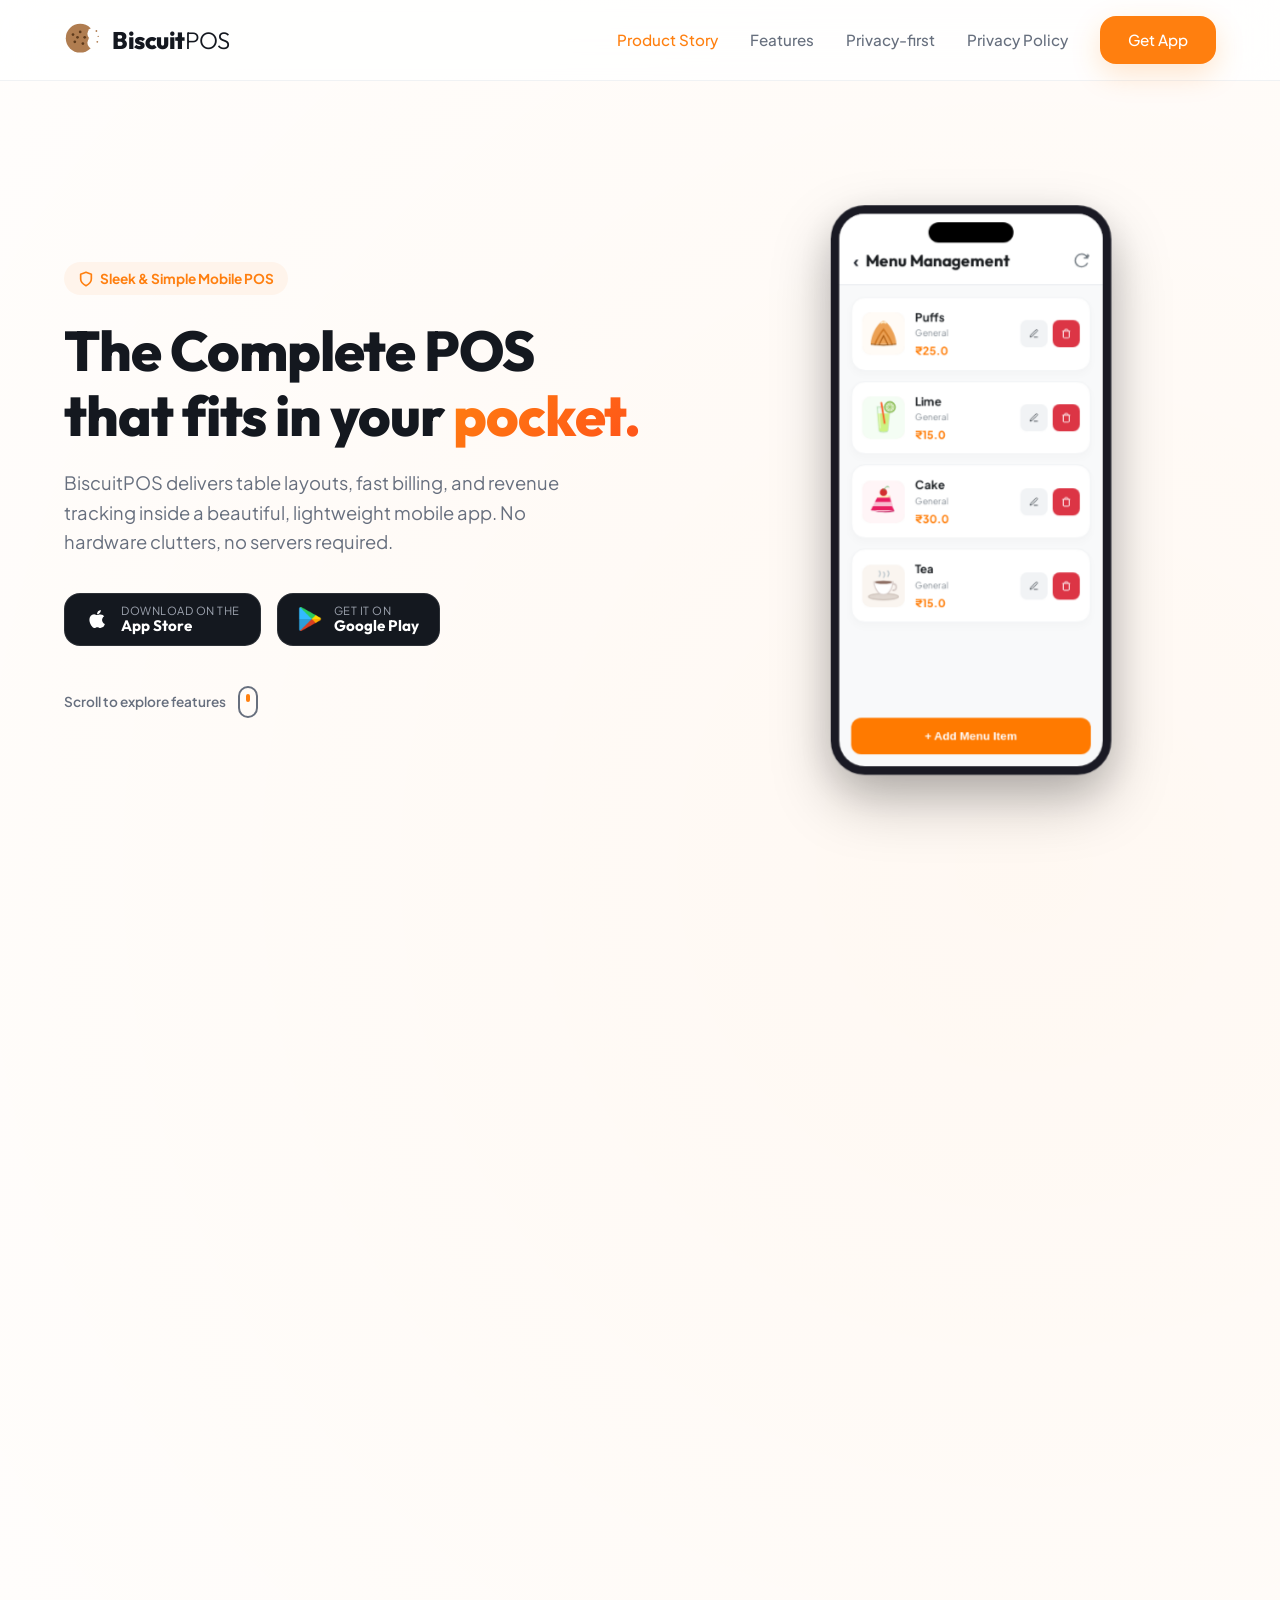
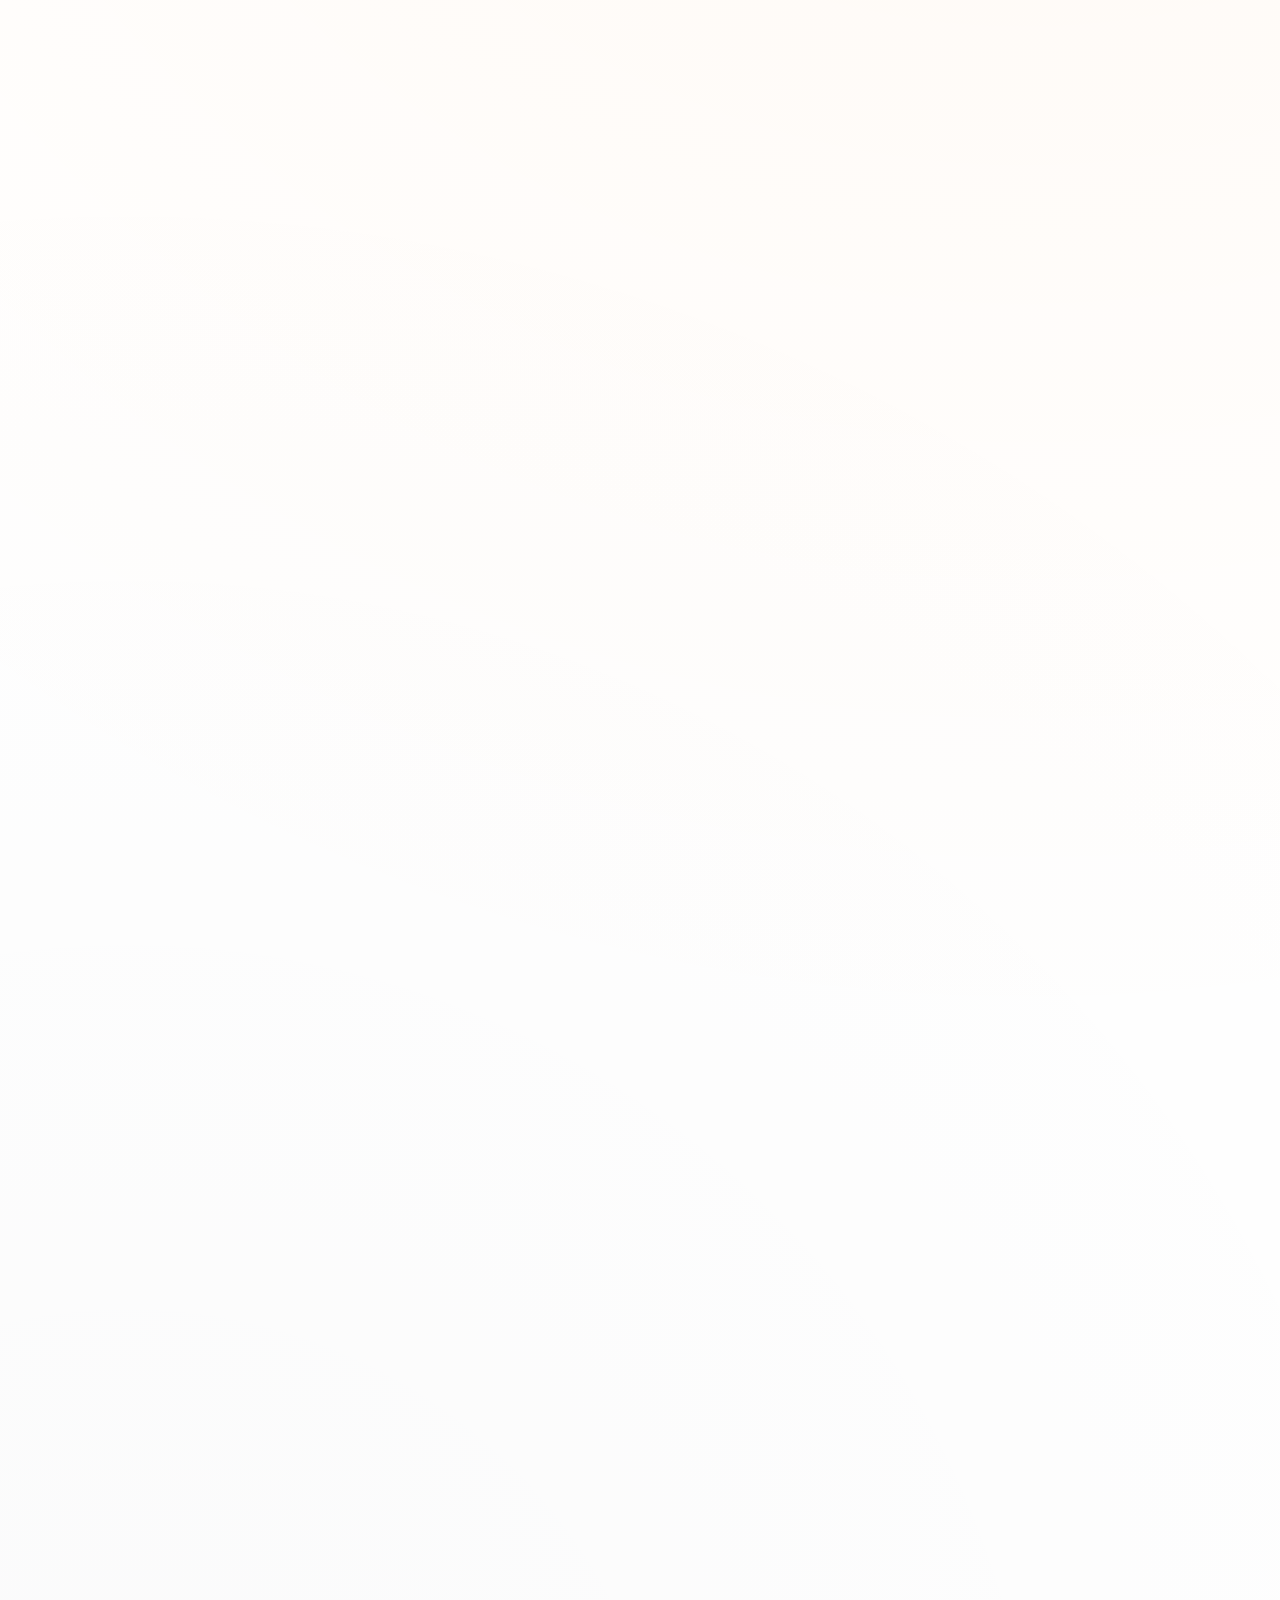
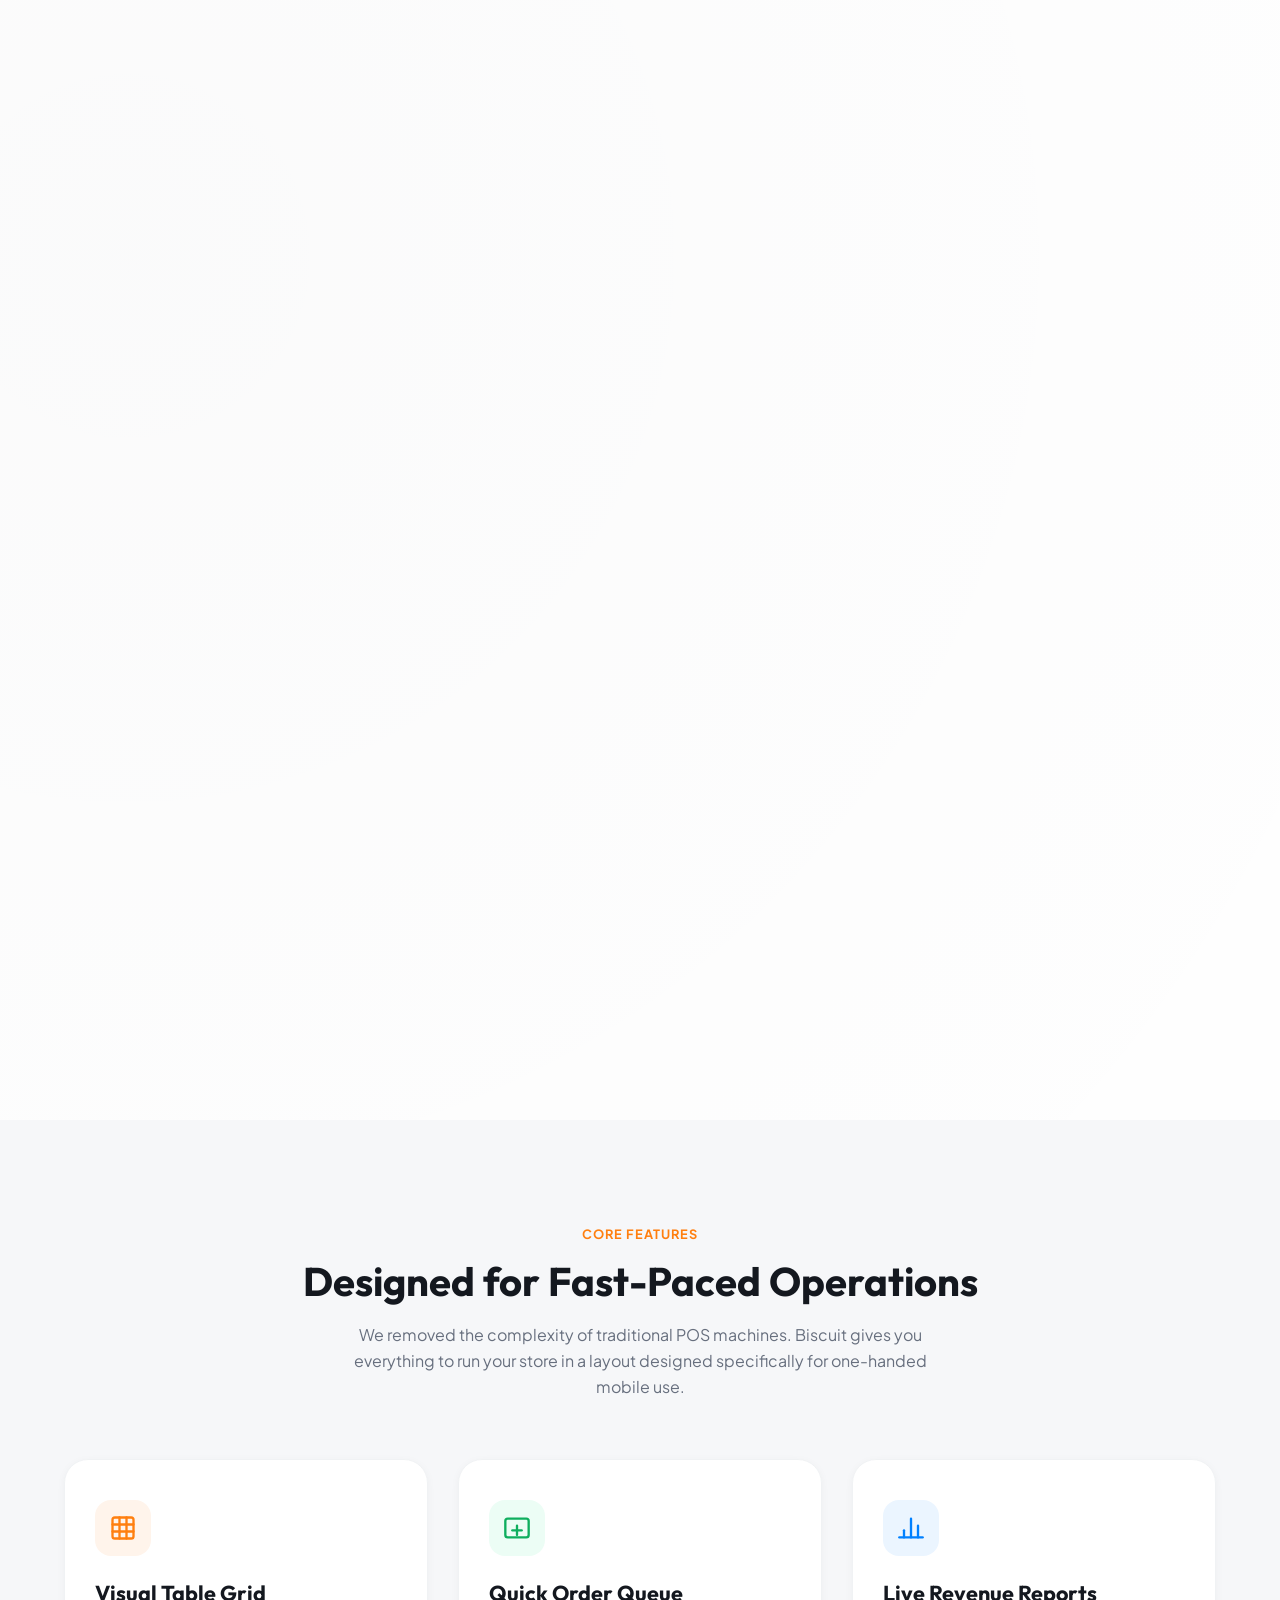
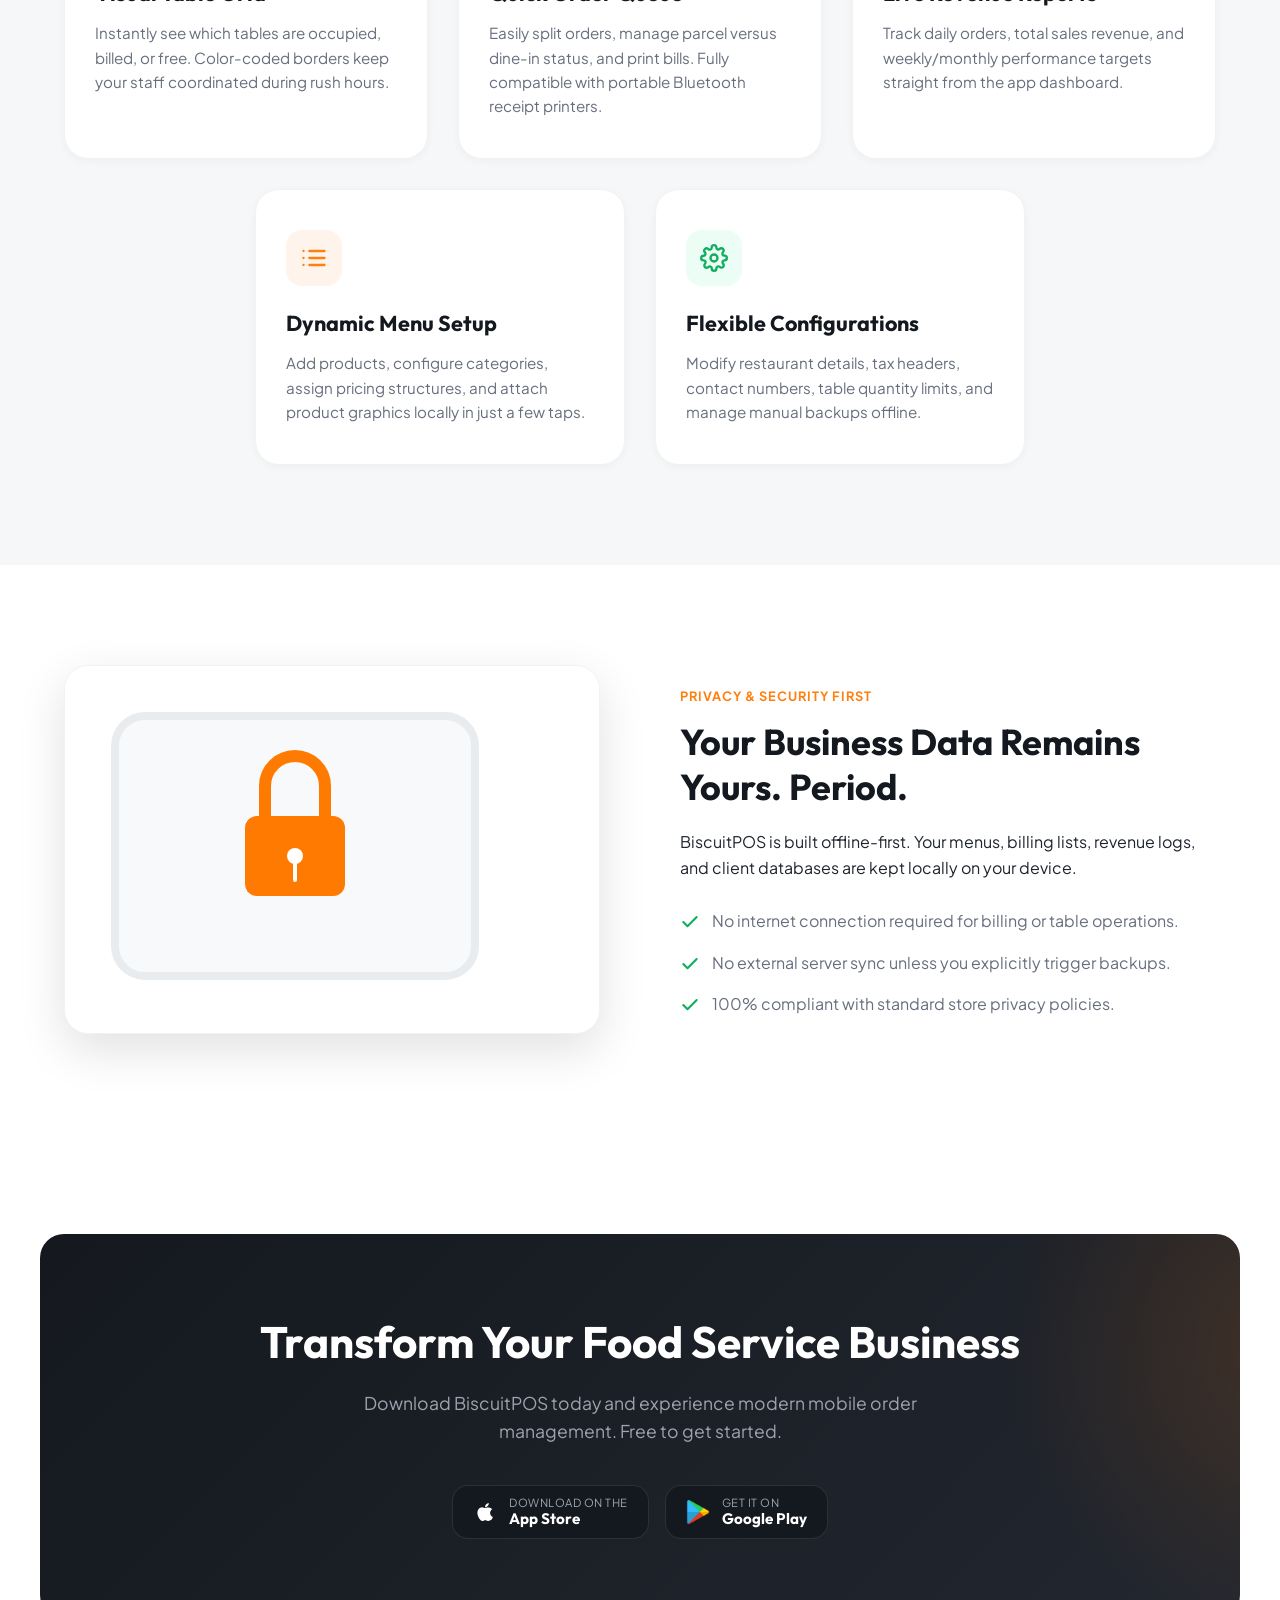
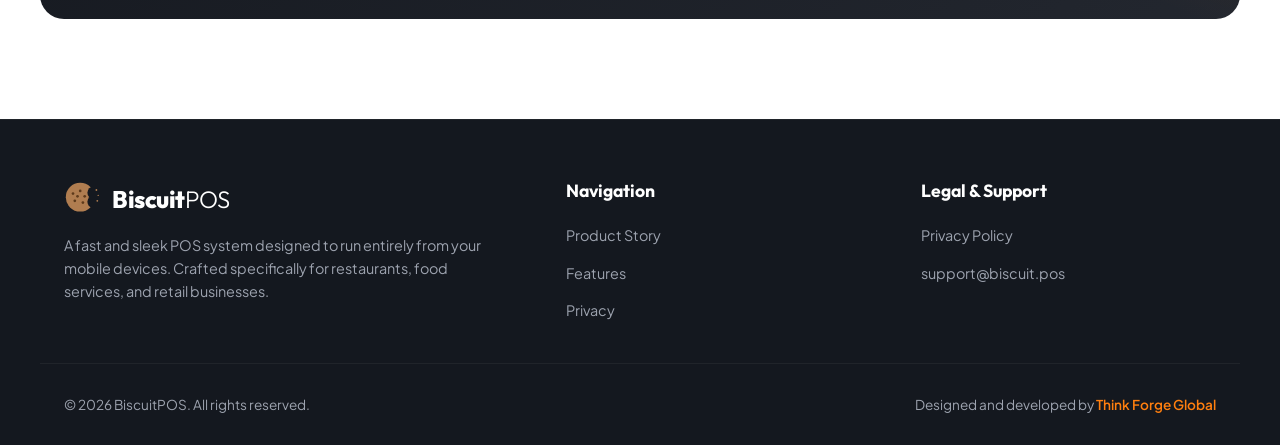
==== commit 1aec5530: "Remove minimal/minimalist branding terminology from site title and footers" ====
--- a/index.html
+++ b/index.html
@@ -3,7 +3,7 @@
 <head>
   <meta charset="UTF-8">
   <meta name="viewport" content="width=device-width, initial-scale=1.0">
-  <title>BiscuitPOS - Minimal Mobile POS for Bakeries & Restaurants</title>
+  <title>BiscuitPOS - Mobile POS for Restaurants & Businesses</title>
   <meta name="description" content="Supercharge your bakery, cafe, or restaurant business with BiscuitPOS. Easily manage tables, generate bills, view reports, and handle operations right from your phone.">
   <link rel="icon" type="image/svg+xml" href="data:image/svg+xml,%3Csvg xmlns='http://www.w3.org/2000/svg' viewBox='0 0 40 40'%3E%3Cmask id='m'%3E%3Crect width='40' height='40' fill='white'/%3E%3Ccircle cx='33' cy='13' r='7' fill='black'/%3E%3Ccircle cx='33' cy='23' r='7' fill='black'/%3E%3Ccircle cx='35' cy='18' r='6' fill='black'/%3E%3C/mask%3E%3Ccircle cx='18' cy='18' r='16' fill='%23B07D50' mask='url(%23m)'/%3E%3Ccircle cx='10' cy='14' r='1.5' fill='%235D3A1B'/%3E%3Ccircle cx='12' cy='22' r='1.5' fill='%235D3A1B'/%3E%3Ccircle cx='18' cy='11' r='1.5' fill='%235D3A1B'/%3E%3Ccircle cx='21' cy='24' r='1.5' fill='%235D3A1B'/%3E%3Ccircle cx='23' cy='17' r='1.5' fill='%235D3A1B'/%3E%3Ccircle cx='15' cy='17' r='1.5' fill='%235D3A1B'/%3E%3Ccircle cx='36' cy='10' r='1' fill='%23B07D50'/%3E%3Ccircle cx='37' cy='22' r='1' fill='%23B07D50'/%3E%3Ccircle cx='38' cy='16' r='0.75' fill='%23B07D50'/%3E%3C/svg%3E">
   <link rel="stylesheet" href="styles.css">
@@ -88,6 +88,44 @@
           </div>
         </div>
 
+        <!-- Mobile Interactive Tabs and Descriptions (Visible on mobile/tablets only) -->
+        <div class="mobile-interactive-showcase">
+          <div class="mobile-simulator-tabs">
+            <button class="mobile-tab-btn active" data-screen="home">Dashboard</button>
+            <button class="mobile-tab-btn" data-screen="bills">Tables</button>
+            <button class="mobile-tab-btn" data-screen="orders">Orders</button>
+            <button class="mobile-tab-btn" data-screen="menu">Menu</button>
+            <button class="mobile-tab-btn" data-screen="settings">Settings</button>
+          </div>
+          <div class="mobile-simulator-desc">
+            <div class="mobile-desc-card active" id="mobile-desc-home">
+              <span class="callout-tag">Operations Dashboard</span>
+              <h3>Overview at a Glance</h3>
+              <p>Check sales stats, open bills, and launch new orders instantly from a clean home command board.</p>
+            </div>
+            <div class="mobile-desc-card" id="mobile-desc-bills">
+              <span class="callout-tag">Tables & Billing</span>
+              <h3>Visual Table Layout</h3>
+              <p>Tap tables to open tickets, split checks, and coordinate seating layouts with zero delays.</p>
+            </div>
+            <div class="mobile-desc-card" id="mobile-desc-orders">
+              <span class="callout-tag">Order Tracking</span>
+              <h3>Real-Time Order Queue</h3>
+              <p>Track order entries, log custom payment methods, and print bills instantly with built-in Bluetooth thermal printer support.</p>
+            </div>
+            <div class="mobile-desc-card" id="mobile-desc-menu">
+              <span class="callout-tag">Item Management</span>
+              <h3>Quick Menu Setup</h3>
+              <p>Edit prices, adjust category tagging, and organize food item catalogs dynamically in the palm of your hand.</p>
+            </div>
+            <div class="mobile-desc-card" id="mobile-desc-settings">
+              <span class="callout-tag">Store Configurations</span>
+              <h3>Flexible Local Settings</h3>
+              <p>Adjust tax headers, set phone contacts, manage table ranges, and handle configurations offline.</p>
+            </div>
+          </div>
+        </div>
+
         <!-- Centering/Animating Simulator Wrapper -->
         <div class="simulator-wrapper">
           <div class="device-frame">
@@ -654,7 +692,7 @@
   <section class="section container" id="download">
     <div class="download-cta">
       <h2>Transform Your Food Service Business</h2>
-      <p>Download BiscuitPOS today and experience modern, minimalist order management. Free to get started.</p>
+      <p>Download BiscuitPOS today and experience modern mobile order management. Free to get started.</p>
       
       <div class="badge-row">
         <a href="#" class="download-badge">
@@ -702,7 +740,7 @@
           </svg>
           <span class="logo-text">Biscuit<span class="logo-pos">POS</span></span>
         </a>
-        <p>A fast, sleek, and minimalist POS system designed to run entirely from your mobile devices. Crafted specifically for bakeries, cafes, and food services.</p>
+        <p>A fast and sleek POS system designed to run entirely from your mobile devices. Crafted specifically for restaurants, food services, and retail businesses.</p>
       </div>
       <div class="footer-links-col">
         <h4>Navigation</h4>
--- a/styles.css
+++ b/styles.css
@@ -348,8 +348,8 @@
 
 .sticky-viewport {
   position: sticky;
-  top: 0;
-  height: 100vh;
+  top: 80px;
+  height: calc(100vh - 80px);
   display: flex;
   align-items: center;
   justify-content: center;
@@ -1522,3 +1522,151 @@
 .delay-1 { animation-delay: 0.1s; }
 .delay-2 { animation-delay: 0.2s; }
 .delay-3 { animation-delay: 0.3s; }
+
+/* Mobile menu and navigation responsiveness */
+@media (max-width: 768px) {
+  .mobile-menu-btn {
+    display: block;
+    z-index: 100;
+  }
+  .nav-links {
+    position: fixed;
+    top: 0;
+    right: -100%;
+    width: 280px;
+    height: 100vh;
+    background-color: var(--white);
+    flex-direction: column;
+    align-items: flex-start;
+    justify-content: flex-start;
+    padding: 100px 30px 40px;
+    gap: 24px;
+    box-shadow: -10px 0 30px rgba(0, 0, 0, 0.05);
+    transition: right 0.4s cubic-bezier(0.16, 1, 0.3, 1);
+    z-index: 90;
+  }
+  .nav-links.active {
+    right: 0;
+  }
+  /* Hamburger toggle animation */
+  .mobile-menu-btn.active span:nth-child(1) {
+    transform: translateY(7px) rotate(45deg);
+  }
+  .mobile-menu-btn.active span:nth-child(2) {
+    opacity: 0;
+  }
+  .mobile-menu-btn.active span:nth-child(3) {
+    transform: translateY(-7px) rotate(-45deg);
+  }
+}
+
+/* Mobile interactive simulator tab bar & desc rules */
+.mobile-interactive-showcase {
+  display: none;
+}
+
+@media (max-width: 1024px) {
+  .scroll-story-container {
+    height: auto !important;
+    padding: 100px 0 60px;
+  }
+  .sticky-viewport {
+    position: relative;
+    height: auto;
+    top: auto;
+    overflow: visible;
+  }
+  .hero-sticky-grid {
+    grid-template-columns: 1fr;
+    gap: 40px;
+    height: auto;
+    padding: 0 24px;
+  }
+  .simulator-wrapper {
+    transform: none !important;
+    opacity: 1 !important;
+    margin-top: 20px;
+  }
+  .scroll-indicator-hint {
+    display: none;
+  }
+  .mobile-interactive-showcase {
+    display: flex;
+    flex-direction: column;
+    align-items: center;
+    width: 100%;
+    margin-top: 30px;
+  }
+  .mobile-simulator-tabs {
+    display: flex;
+    gap: 8px;
+    overflow-x: auto;
+    width: 100%;
+    padding: 10px 4px;
+    scrollbar-width: none; /* Hide scrollbars for a premium app feel */
+    -ms-overflow-style: none;
+    justify-content: flex-start;
+    border-bottom: 1px solid var(--border-light);
+    margin-bottom: 24px;
+  }
+  .mobile-simulator-tabs::-webkit-scrollbar {
+    display: none;
+  }
+  .mobile-tab-btn {
+    white-space: nowrap;
+    background: none;
+    border: none;
+    padding: 8px 16px;
+    font-size: 0.95rem;
+    font-weight: 700;
+    color: var(--text-muted);
+    border-radius: var(--radius-full);
+    cursor: pointer;
+    transition: var(--transition);
+  }
+  .mobile-tab-btn.active {
+    background-color: var(--primary-light);
+    color: var(--primary);
+  }
+  .mobile-simulator-desc {
+    width: 100%;
+    max-width: 500px;
+    margin: 0 auto;
+    text-align: center;
+    min-height: 140px;
+  }
+  .mobile-desc-card {
+    display: none;
+    animation: fadeInUp 0.4s ease forwards;
+  }
+  .mobile-desc-card.active {
+    display: block;
+  }
+  .mobile-desc-card .callout-tag {
+    display: inline-block;
+    font-size: 0.75rem;
+    font-weight: 800;
+    color: var(--primary);
+    text-transform: uppercase;
+    margin-bottom: 8px;
+  }
+  .mobile-desc-card h3 {
+    font-size: 1.35rem;
+    margin-bottom: 8px;
+    color: var(--dark);
+  }
+  .mobile-desc-card p {
+    color: var(--text-muted);
+    font-size: 0.95rem;
+    line-height: 1.6;
+  }
+}
+
+@media (max-width: 576px) {
+  .hero-title {
+    font-size: 2.5rem;
+  }
+  .download-cta h2 {
+    font-size: 2rem;
+  }
+}
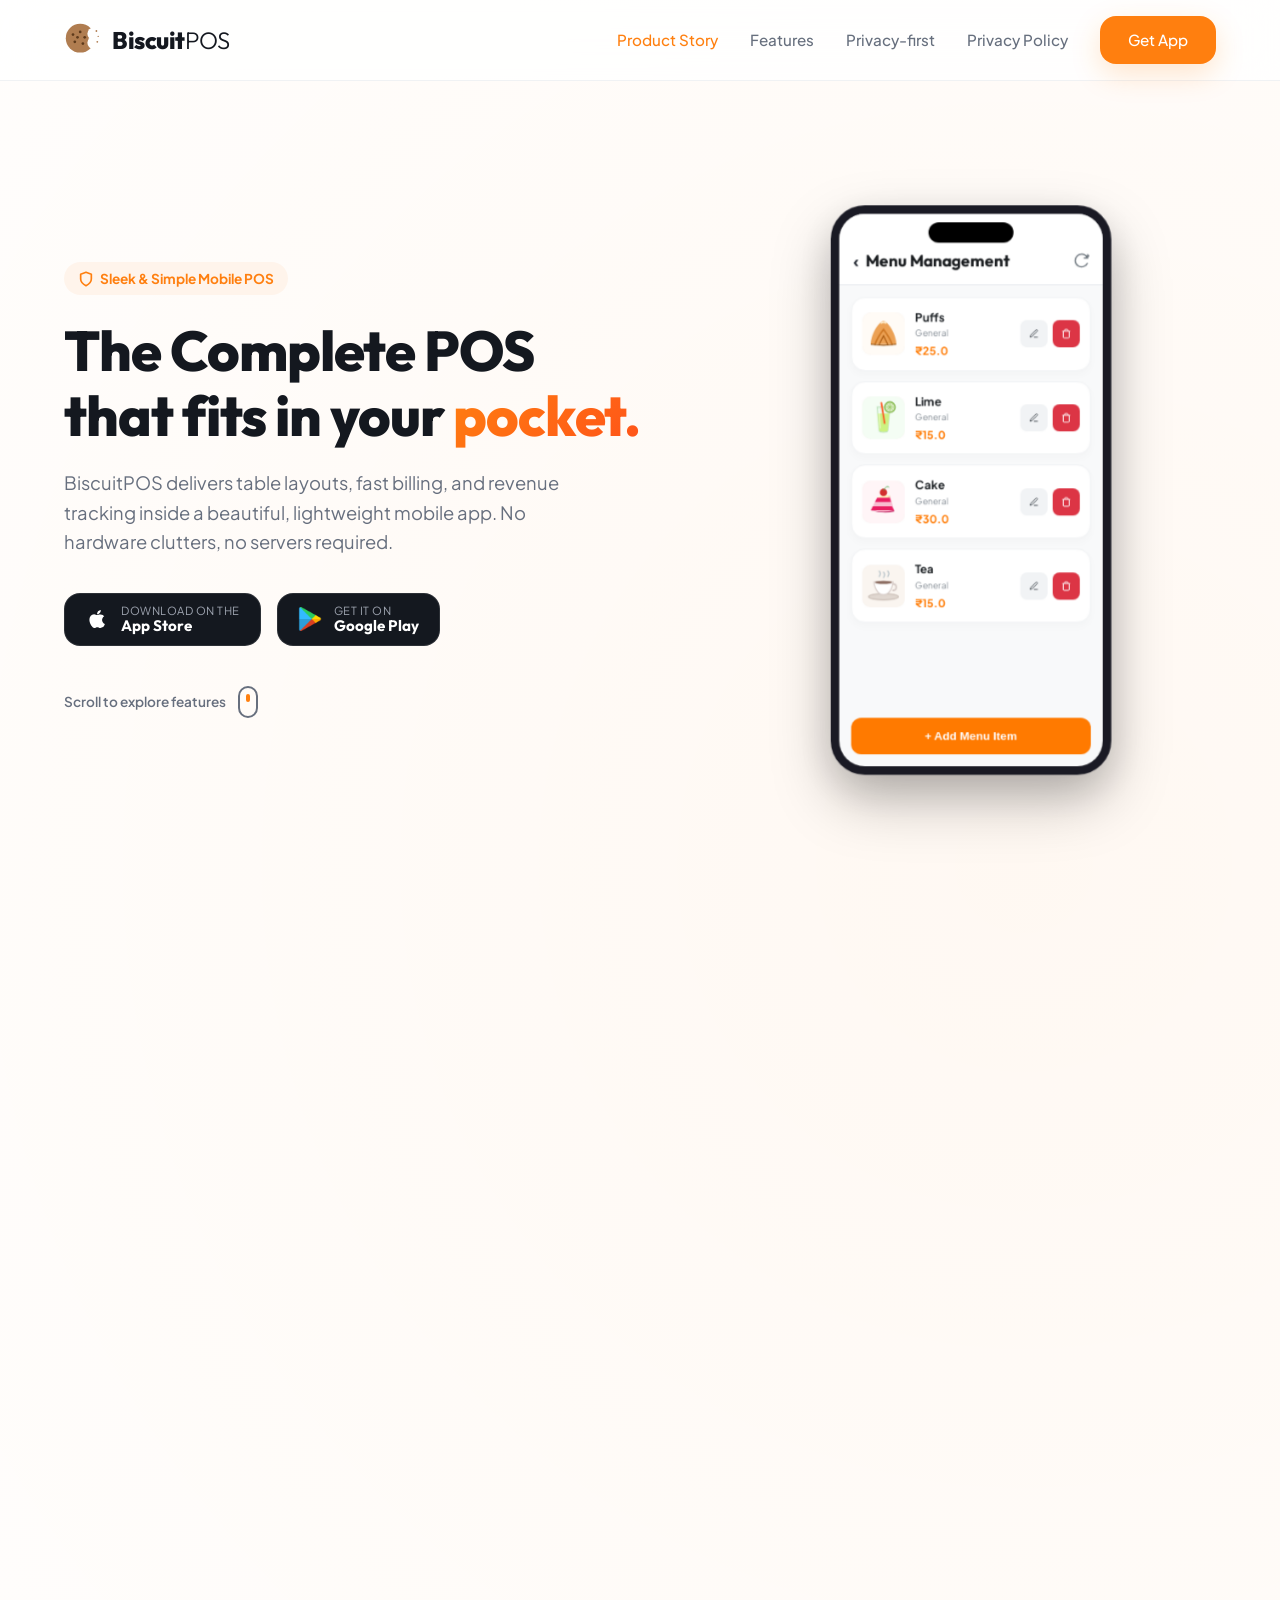
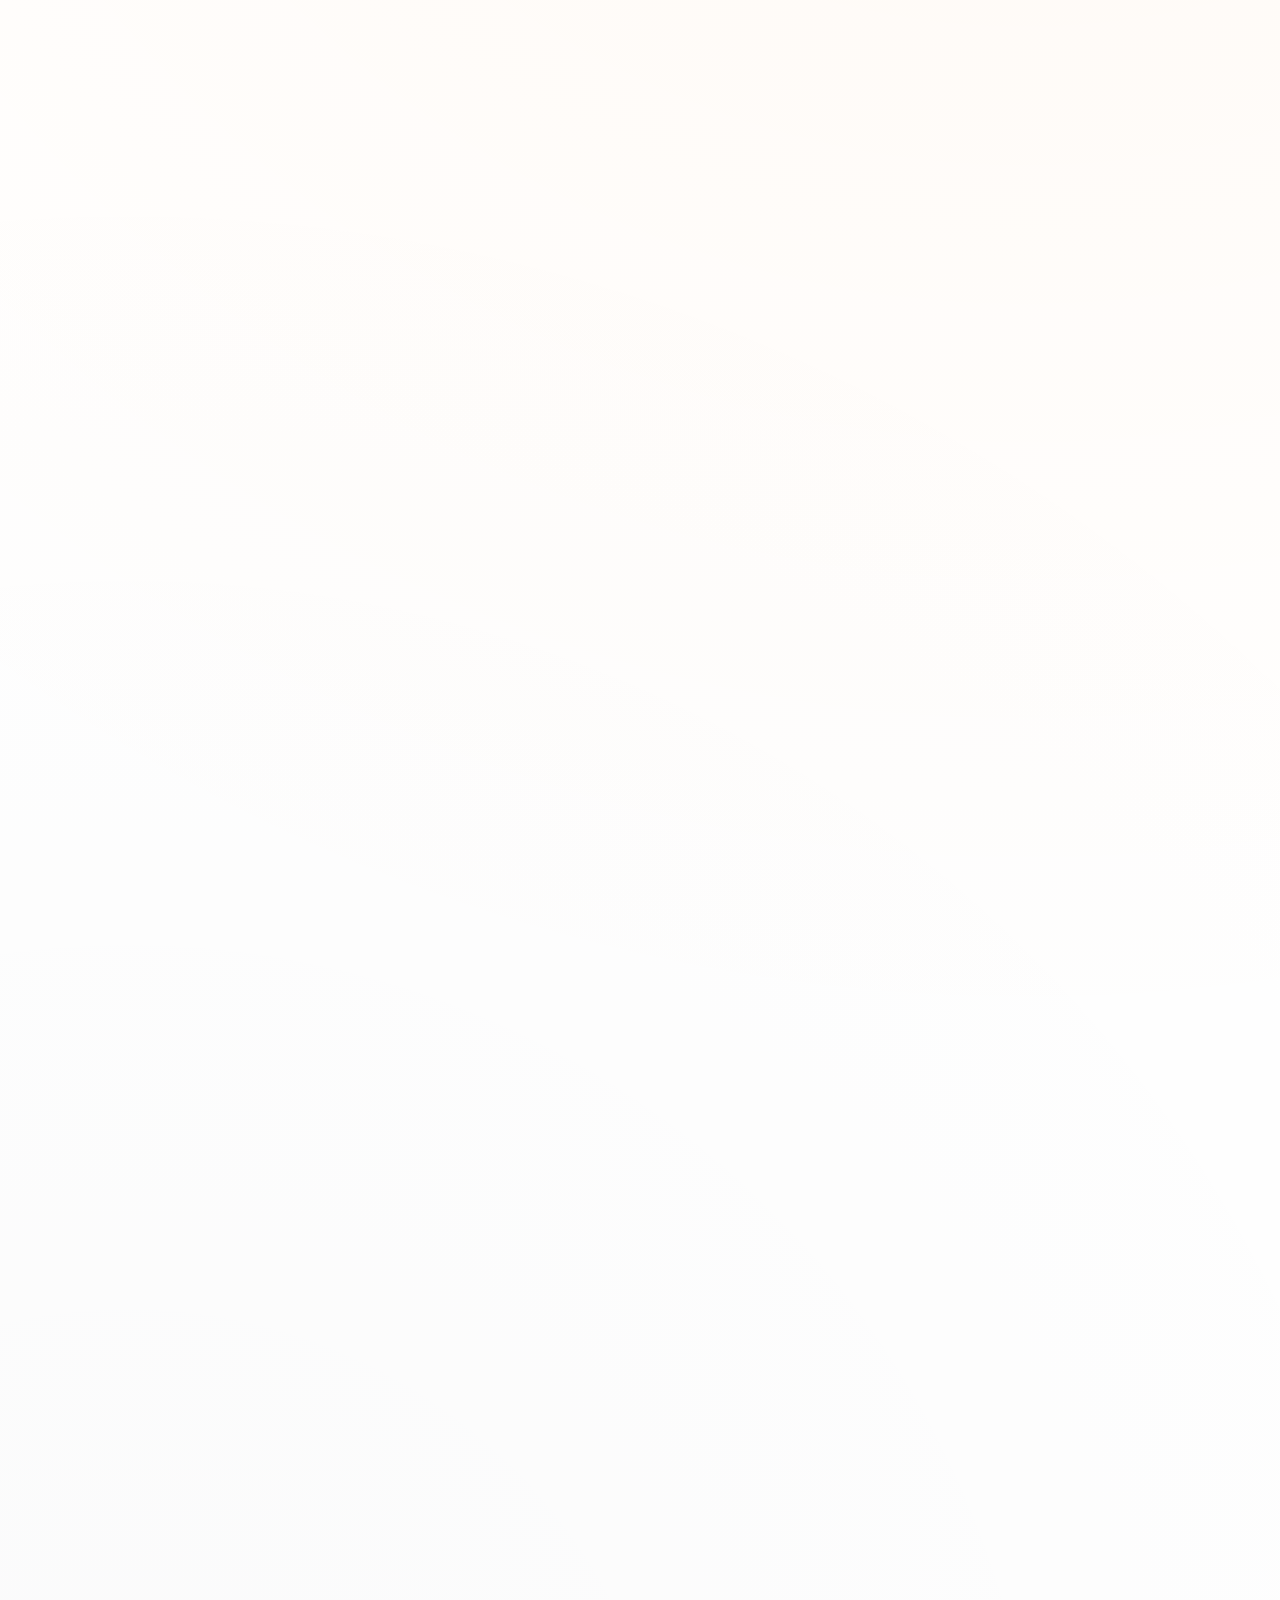
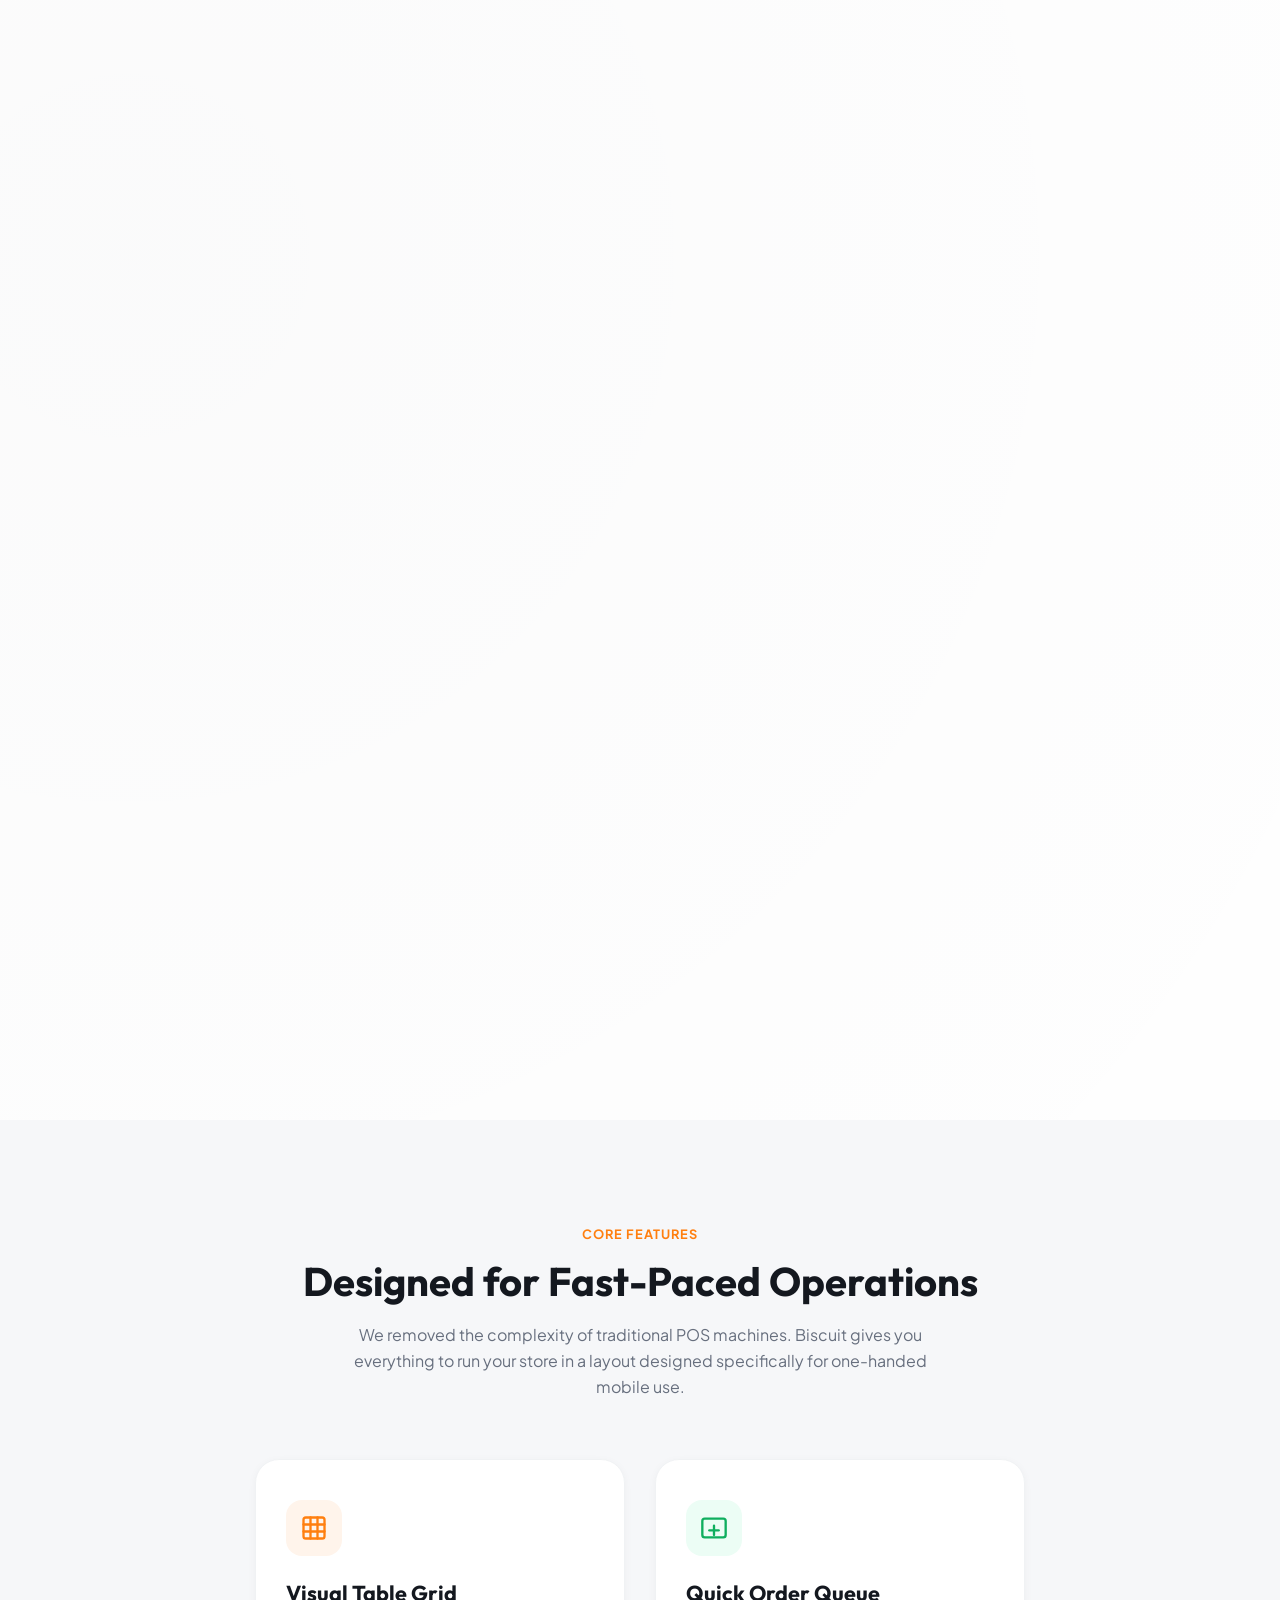
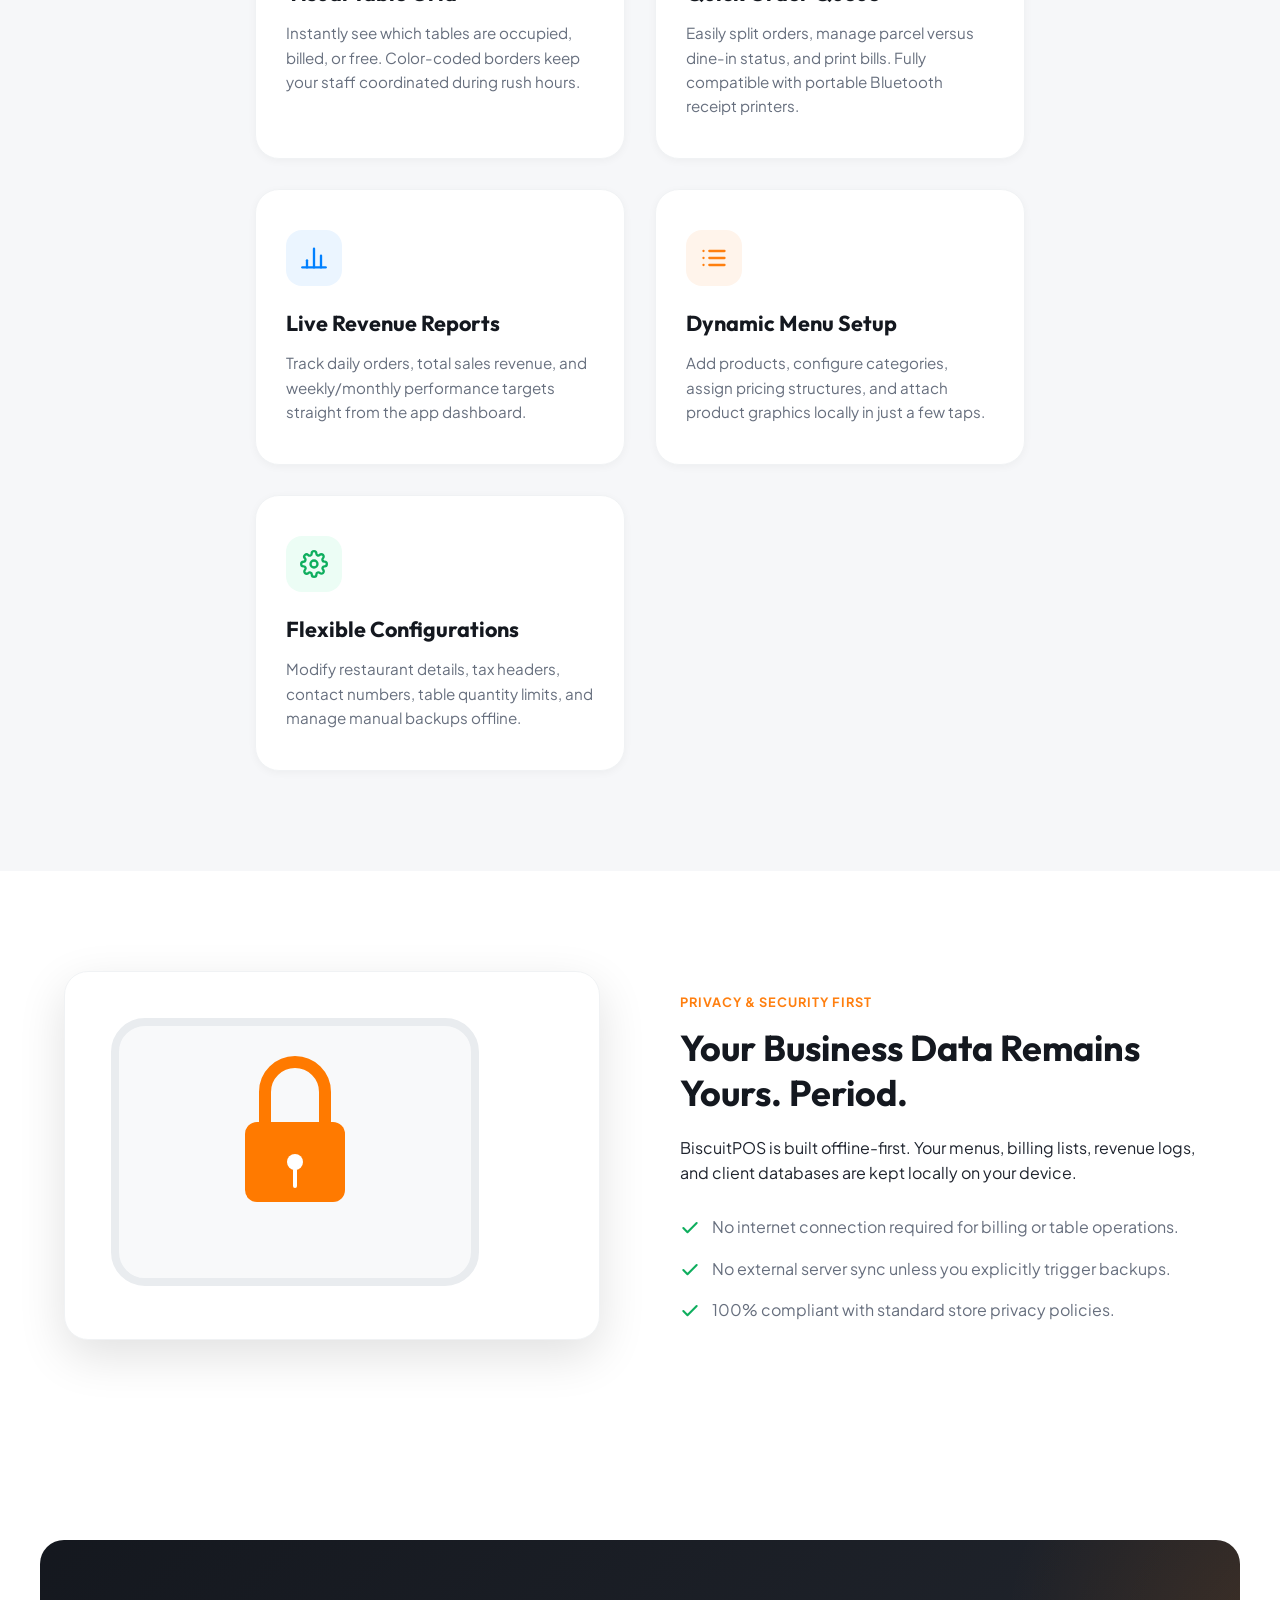
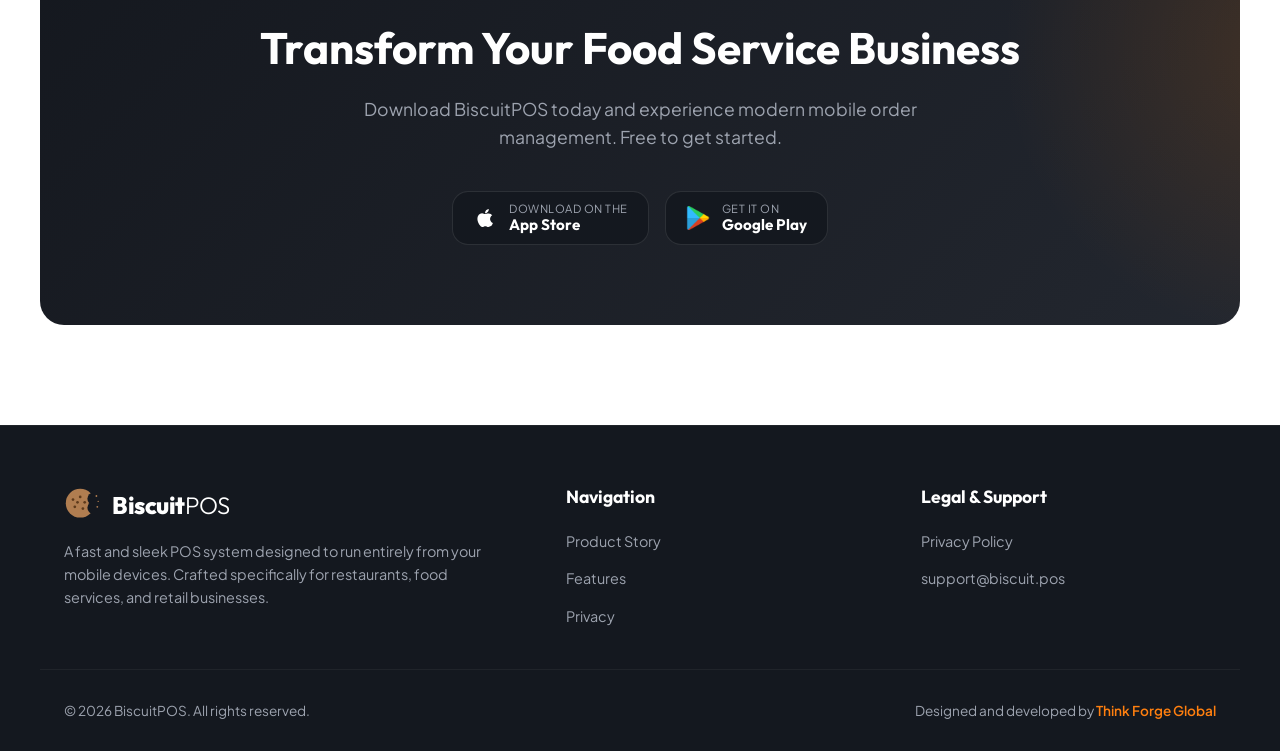
==== commit cfb7328a: "Fix features-grid centering & alignment layout, optimize mobile grid view, and add version cache-bus" ====
--- a/index.html
+++ b/index.html
@@ -6,7 +6,7 @@
   <title>BiscuitPOS - Mobile POS for Restaurants & Businesses</title>
   <meta name="description" content="Supercharge your bakery, cafe, or restaurant business with BiscuitPOS. Easily manage tables, generate bills, view reports, and handle operations right from your phone.">
   <link rel="icon" type="image/svg+xml" href="data:image/svg+xml,%3Csvg xmlns='http://www.w3.org/2000/svg' viewBox='0 0 40 40'%3E%3Cmask id='m'%3E%3Crect width='40' height='40' fill='white'/%3E%3Ccircle cx='33' cy='13' r='7' fill='black'/%3E%3Ccircle cx='33' cy='23' r='7' fill='black'/%3E%3Ccircle cx='35' cy='18' r='6' fill='black'/%3E%3C/mask%3E%3Ccircle cx='18' cy='18' r='16' fill='%23B07D50' mask='url(%23m)'/%3E%3Ccircle cx='10' cy='14' r='1.5' fill='%235D3A1B'/%3E%3Ccircle cx='12' cy='22' r='1.5' fill='%235D3A1B'/%3E%3Ccircle cx='18' cy='11' r='1.5' fill='%235D3A1B'/%3E%3Ccircle cx='21' cy='24' r='1.5' fill='%235D3A1B'/%3E%3Ccircle cx='23' cy='17' r='1.5' fill='%235D3A1B'/%3E%3Ccircle cx='15' cy='17' r='1.5' fill='%235D3A1B'/%3E%3Ccircle cx='36' cy='10' r='1' fill='%23B07D50'/%3E%3Ccircle cx='37' cy='22' r='1' fill='%23B07D50'/%3E%3Ccircle cx='38' cy='16' r='0.75' fill='%23B07D50'/%3E%3C/svg%3E">
-  <link rel="stylesheet" href="styles.css">
+  <link rel="stylesheet" href="styles.css?v=2.2">
 </head>
 <body>
 
@@ -765,6 +765,6 @@
     </div>
   </footer>
 
-  <script src="app.js"></script>
+  <script src="app.js?v=2.2"></script>
 </body>
 </html>
--- a/styles.css
+++ b/styles.css
@@ -1195,10 +1195,10 @@
 }
 
 .features-grid {
-  display: flex;
-  flex-wrap: wrap;
+  display: grid;
+  grid-template-columns: repeat(auto-fit, minmax(300px, 370px));
+  gap: 30px;
   justify-content: center;
-  gap: 30px;
 }
 
 .feature-card {
@@ -1582,6 +1582,9 @@
     height: auto;
     padding: 0 24px;
   }
+  .badge-row {
+    justify-content: center;
+  }
   .simulator-wrapper {
     transform: none !important;
     opacity: 1 !important;
@@ -1662,11 +1665,58 @@
   }
 }
 
-@media (max-width: 576px) {
+@media (max-width: 768px) {
+  .footer-grid {
+    grid-template-columns: 1fr;
+    gap: 40px;
+    text-align: center;
+  }
+  .footer-brand {
+    align-items: center;
+    display: flex;
+    flex-direction: column;
+    margin: 0 auto;
+  }
+  .info-img-card {
+    padding: 15px;
+  }
   .hero-title {
     font-size: 2.5rem;
   }
+}
+
+@media (max-width: 480px) {
+  .hero-title {
+    font-size: 2.05rem;
+  }
   .download-cta h2 {
-    font-size: 2rem;
-  }
-}
+    font-size: 1.85rem;
+  }
+  .features-grid {
+    grid-template-columns: 1fr;
+  }
+  .feature-card {
+    width: 100%;
+    padding: 30px 20px;
+  }
+  .device-frame {
+    width: 290px;
+    height: 590px;
+    border-radius: 32px;
+    border-width: 8px;
+  }
+  .device-notch {
+    width: 80px;
+    height: 20px;
+    border-radius: 10px;
+  }
+  .app-banner {
+    padding: 12px 16px;
+  }
+  .app-card {
+    padding: 14px;
+  }
+  .app-grid {
+    gap: 12px;
+  }
+}
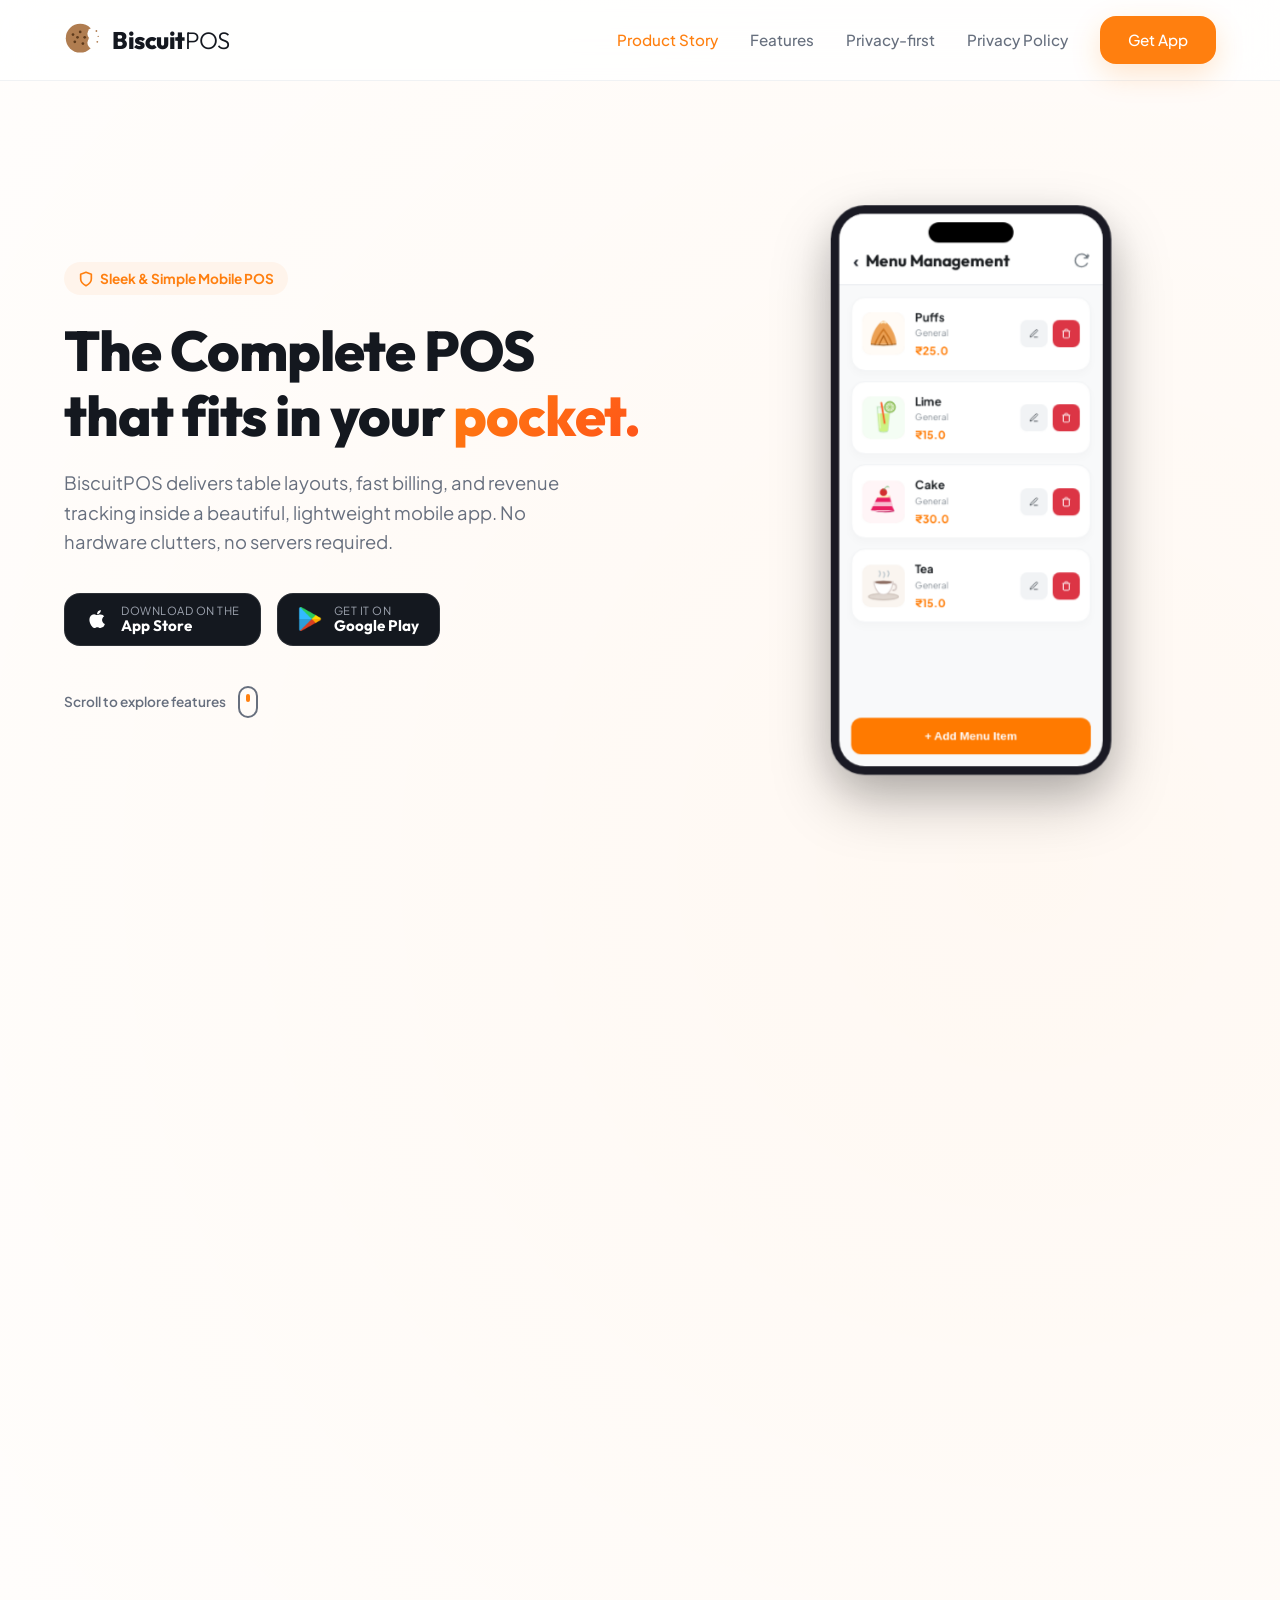
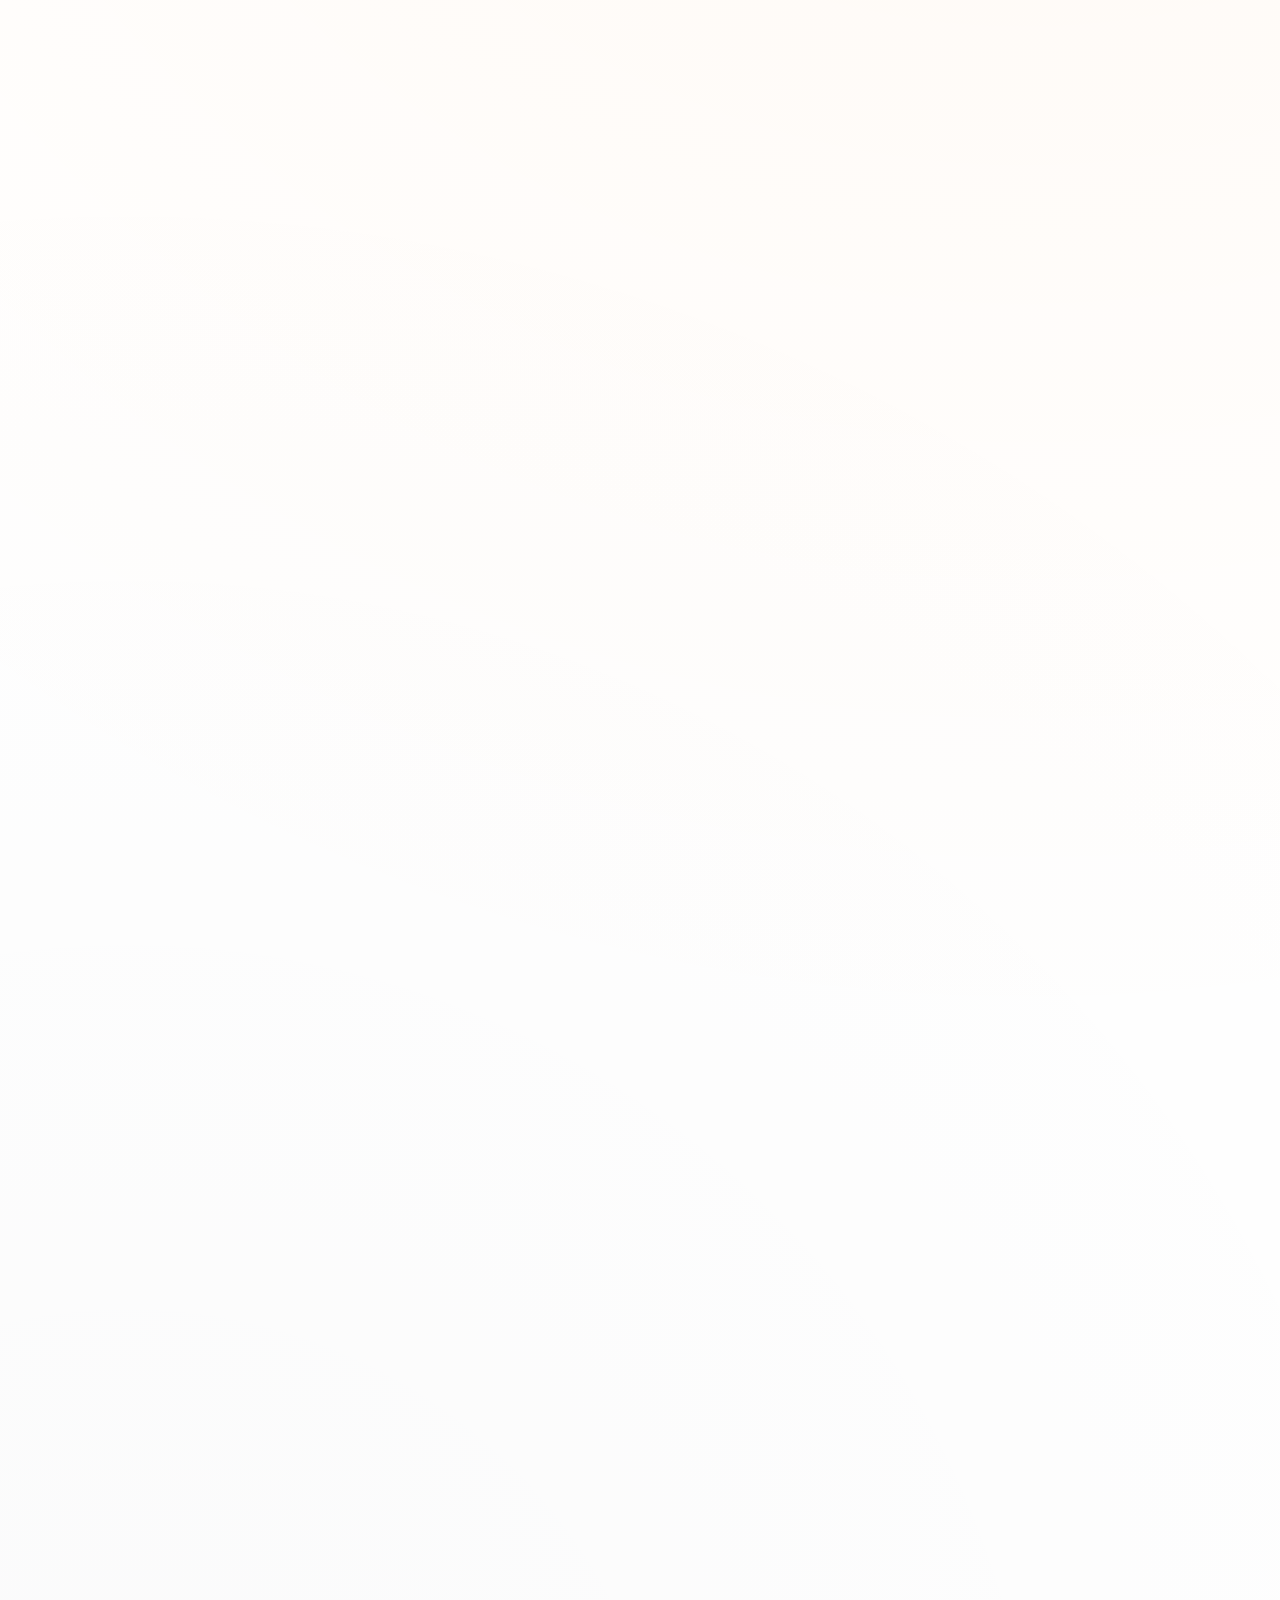
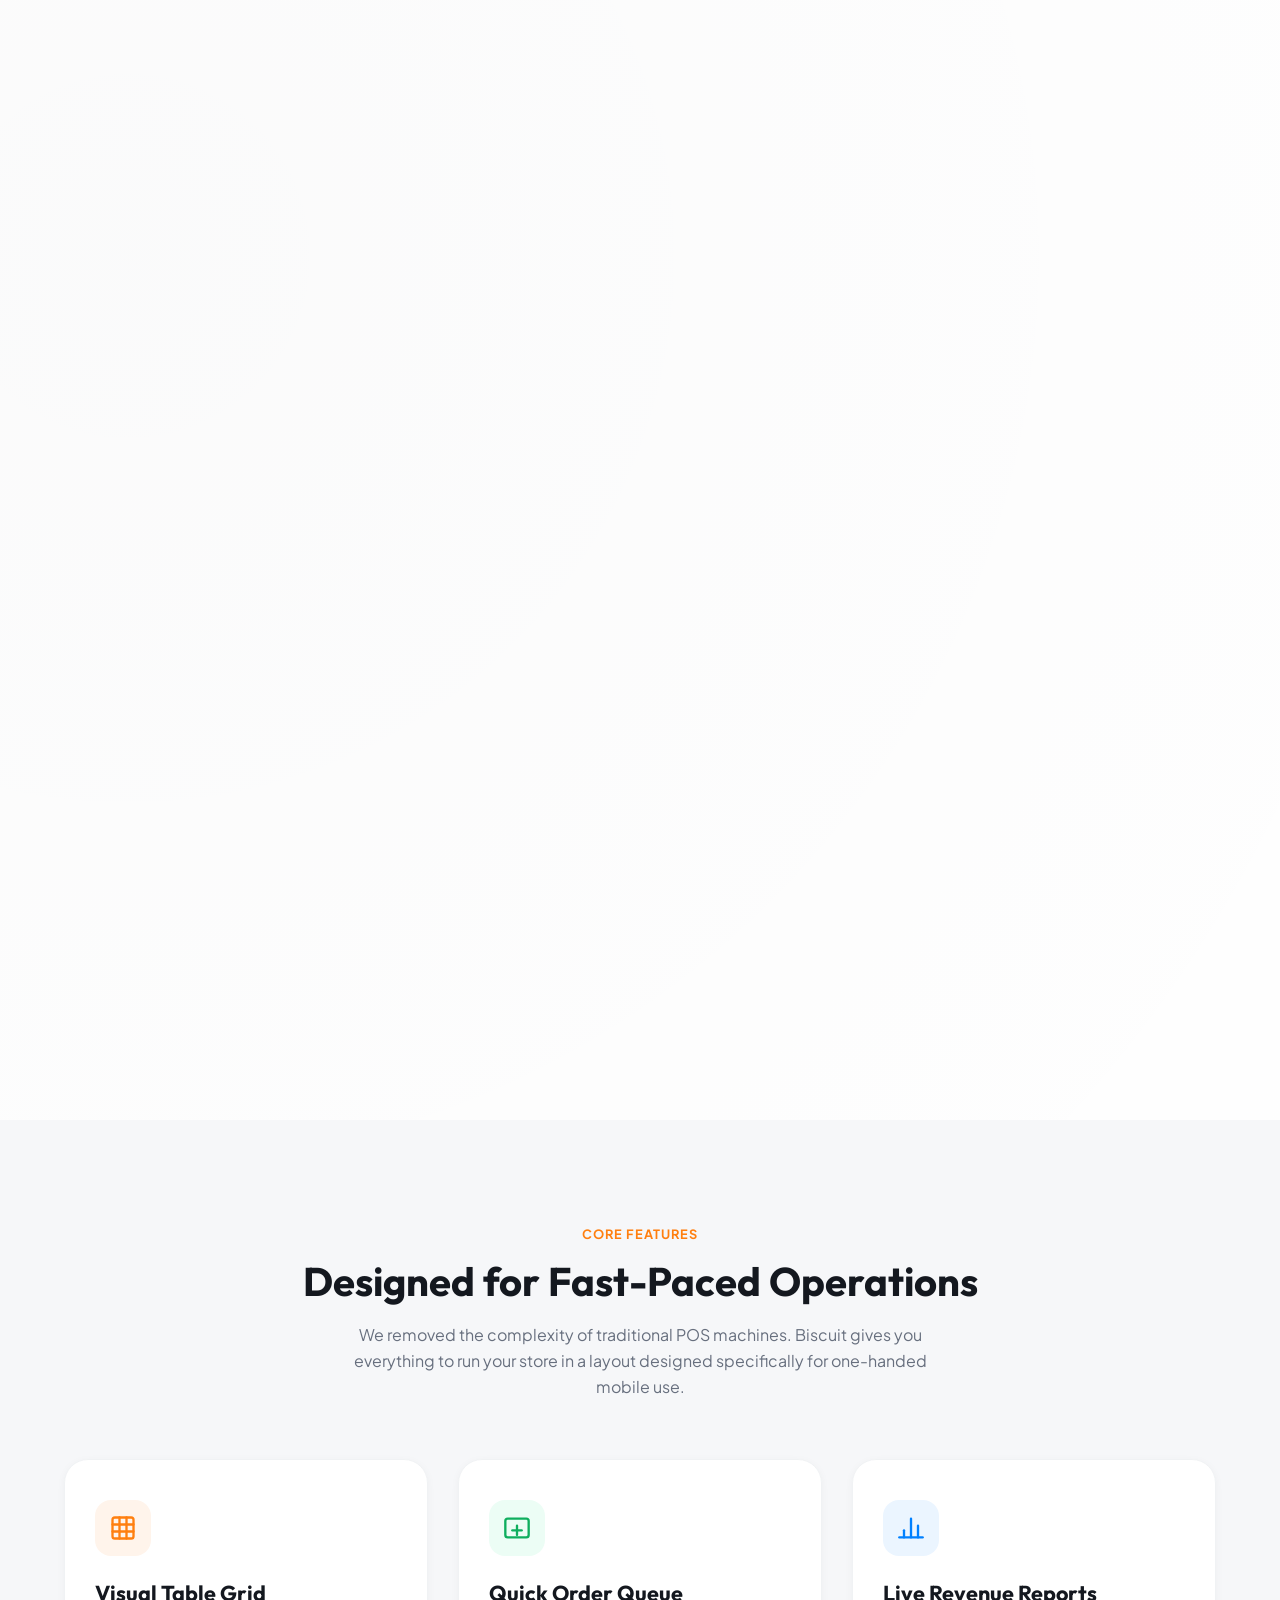
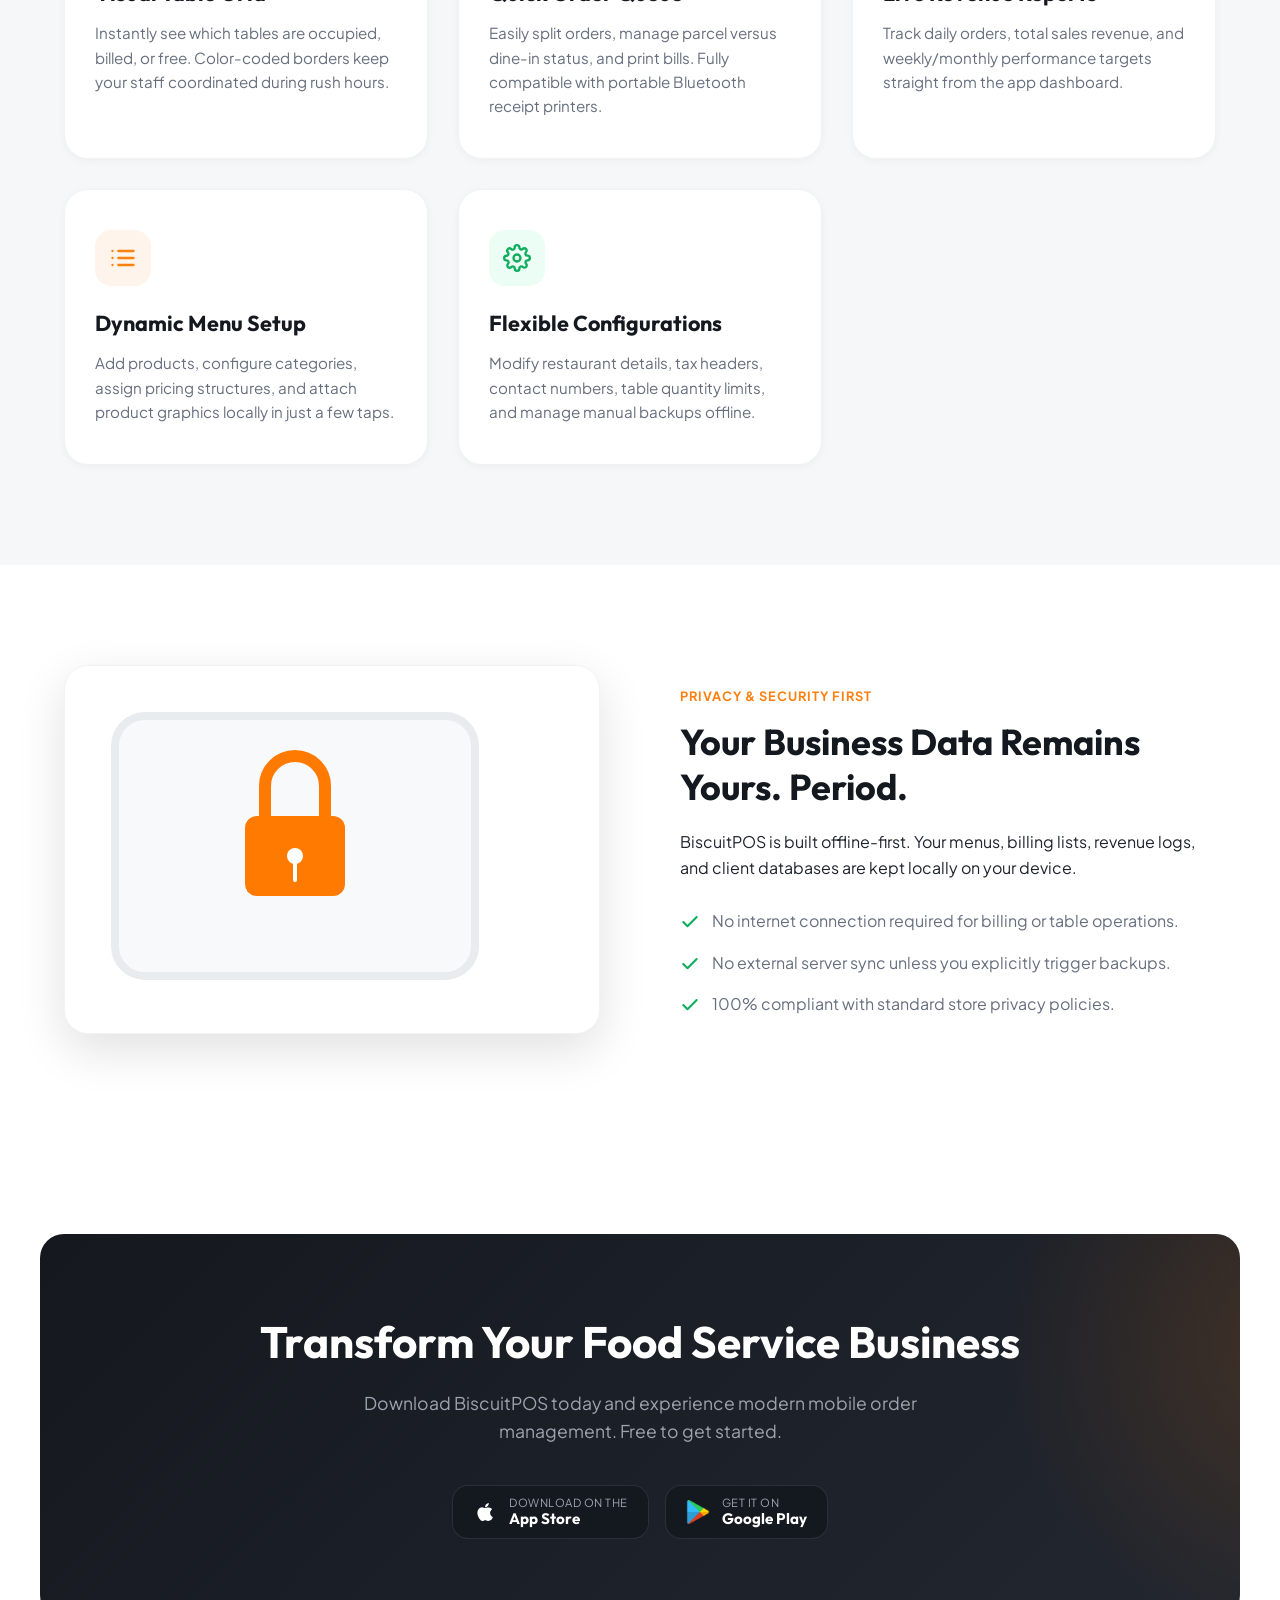
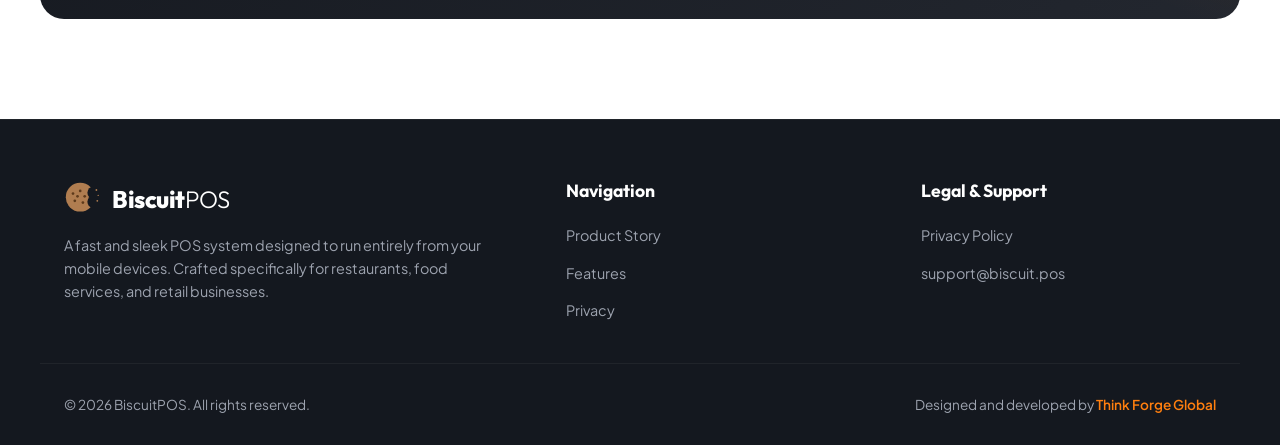
==== commit f4bea9ee: "Fix comprehensive mobile responsiveness: grid overflow, font scaling, CTA padding, footer alignment " ====
--- a/index.html
+++ b/index.html
@@ -6,7 +6,7 @@
   <title>BiscuitPOS - Mobile POS for Restaurants & Businesses</title>
   <meta name="description" content="Supercharge your bakery, cafe, or restaurant business with BiscuitPOS. Easily manage tables, generate bills, view reports, and handle operations right from your phone.">
   <link rel="icon" type="image/svg+xml" href="data:image/svg+xml,%3Csvg xmlns='http://www.w3.org/2000/svg' viewBox='0 0 40 40'%3E%3Cmask id='m'%3E%3Crect width='40' height='40' fill='white'/%3E%3Ccircle cx='33' cy='13' r='7' fill='black'/%3E%3Ccircle cx='33' cy='23' r='7' fill='black'/%3E%3Ccircle cx='35' cy='18' r='6' fill='black'/%3E%3C/mask%3E%3Ccircle cx='18' cy='18' r='16' fill='%23B07D50' mask='url(%23m)'/%3E%3Ccircle cx='10' cy='14' r='1.5' fill='%235D3A1B'/%3E%3Ccircle cx='12' cy='22' r='1.5' fill='%235D3A1B'/%3E%3Ccircle cx='18' cy='11' r='1.5' fill='%235D3A1B'/%3E%3Ccircle cx='21' cy='24' r='1.5' fill='%235D3A1B'/%3E%3Ccircle cx='23' cy='17' r='1.5' fill='%235D3A1B'/%3E%3Ccircle cx='15' cy='17' r='1.5' fill='%235D3A1B'/%3E%3Ccircle cx='36' cy='10' r='1' fill='%23B07D50'/%3E%3Ccircle cx='37' cy='22' r='1' fill='%23B07D50'/%3E%3Ccircle cx='38' cy='16' r='0.75' fill='%23B07D50'/%3E%3C/svg%3E">
-  <link rel="stylesheet" href="styles.css?v=2.2">
+  <link rel="stylesheet" href="styles.css?v=2.3">
 </head>
 <body>
 
--- a/styles.css
+++ b/styles.css
@@ -1196,7 +1196,7 @@
 
 .features-grid {
   display: grid;
-  grid-template-columns: repeat(auto-fit, minmax(300px, 370px));
+  grid-template-columns: repeat(auto-fit, minmax(min(300px, 100%), 1fr));
   gap: 30px;
   justify-content: center;
 }
@@ -1334,6 +1334,12 @@
   .info-img {
     order: 2;
   }
+  .info-content h2 {
+    font-size: 1.75rem;
+  }
+  .info-content p {
+    font-size: 0.9rem;
+  }
 }
 
 /* Download Call-to-action */
@@ -1438,12 +1444,7 @@
   font-size: 0.85rem;
 }
 
-@media (max-width: 768px) {
-  .footer-grid {
-    grid-template-columns: 1fr;
-    gap: 40px;
-  }
-}
+/* Footer 768px rules consolidated into the block below */
 
 /* Privacy Policy Layout */
 .privacy-body {
@@ -1532,7 +1533,7 @@
   .nav-links {
     position: fixed;
     top: 0;
-    right: -100%;
+    right: -280px;
     width: 280px;
     height: 100vh;
     background-color: var(--white);
@@ -1569,6 +1570,7 @@
   .scroll-story-container {
     height: auto !important;
     padding: 100px 0 60px;
+    overflow: hidden;
   }
   .sticky-viewport {
     position: relative;
@@ -1677,11 +1679,38 @@
     flex-direction: column;
     margin: 0 auto;
   }
+  .footer-bottom {
+    flex-direction: column;
+    text-align: center;
+    justify-content: center;
+  }
   .info-img-card {
     padding: 15px;
   }
   .hero-title {
     font-size: 2.5rem;
+  }
+  .hero-desc {
+    font-size: 1rem;
+  }
+  .section-title {
+    font-size: 1.75rem;
+  }
+  .section-desc {
+    font-size: 0.9rem;
+    margin-bottom: 40px;
+  }
+  .download-cta {
+    padding: 50px 20px;
+  }
+  .download-cta h2 {
+    font-size: 2rem;
+  }
+  .download-cta p {
+    font-size: 0.95rem;
+  }
+  .feature-card {
+    max-width: 100%;
   }
 }
 
@@ -1689,14 +1718,36 @@
   .hero-title {
     font-size: 2.05rem;
   }
+  .hero-desc {
+    font-size: 0.9rem;
+    margin-bottom: 24px;
+  }
+  .section-title {
+    font-size: 1.5rem;
+  }
+  .section-desc {
+    font-size: 0.85rem;
+    margin-bottom: 30px;
+  }
+  .download-cta {
+    padding: 40px 16px;
+  }
   .download-cta h2 {
-    font-size: 1.85rem;
+    font-size: 1.65rem;
+  }
+  .download-cta p {
+    font-size: 0.85rem;
+    margin-bottom: 28px;
+  }
+  .info-content h2 {
+    font-size: 1.5rem;
   }
   .features-grid {
     grid-template-columns: 1fr;
   }
   .feature-card {
     width: 100%;
+    max-width: 100%;
     padding: 30px 20px;
   }
   .device-frame {
@@ -1713,10 +1764,14 @@
   .app-banner {
     padding: 12px 16px;
   }
-  .app-card {
-    padding: 14px;
-  }
-  .app-grid {
-    gap: 12px;
-  }
-}
+  .badge-row {
+    gap: 10px;
+  }
+  .download-badge {
+    padding: 8px 16px;
+    gap: 10px;
+  }
+  .download-badge .badge-text span:last-child {
+    font-size: 0.85rem;
+  }
+}
